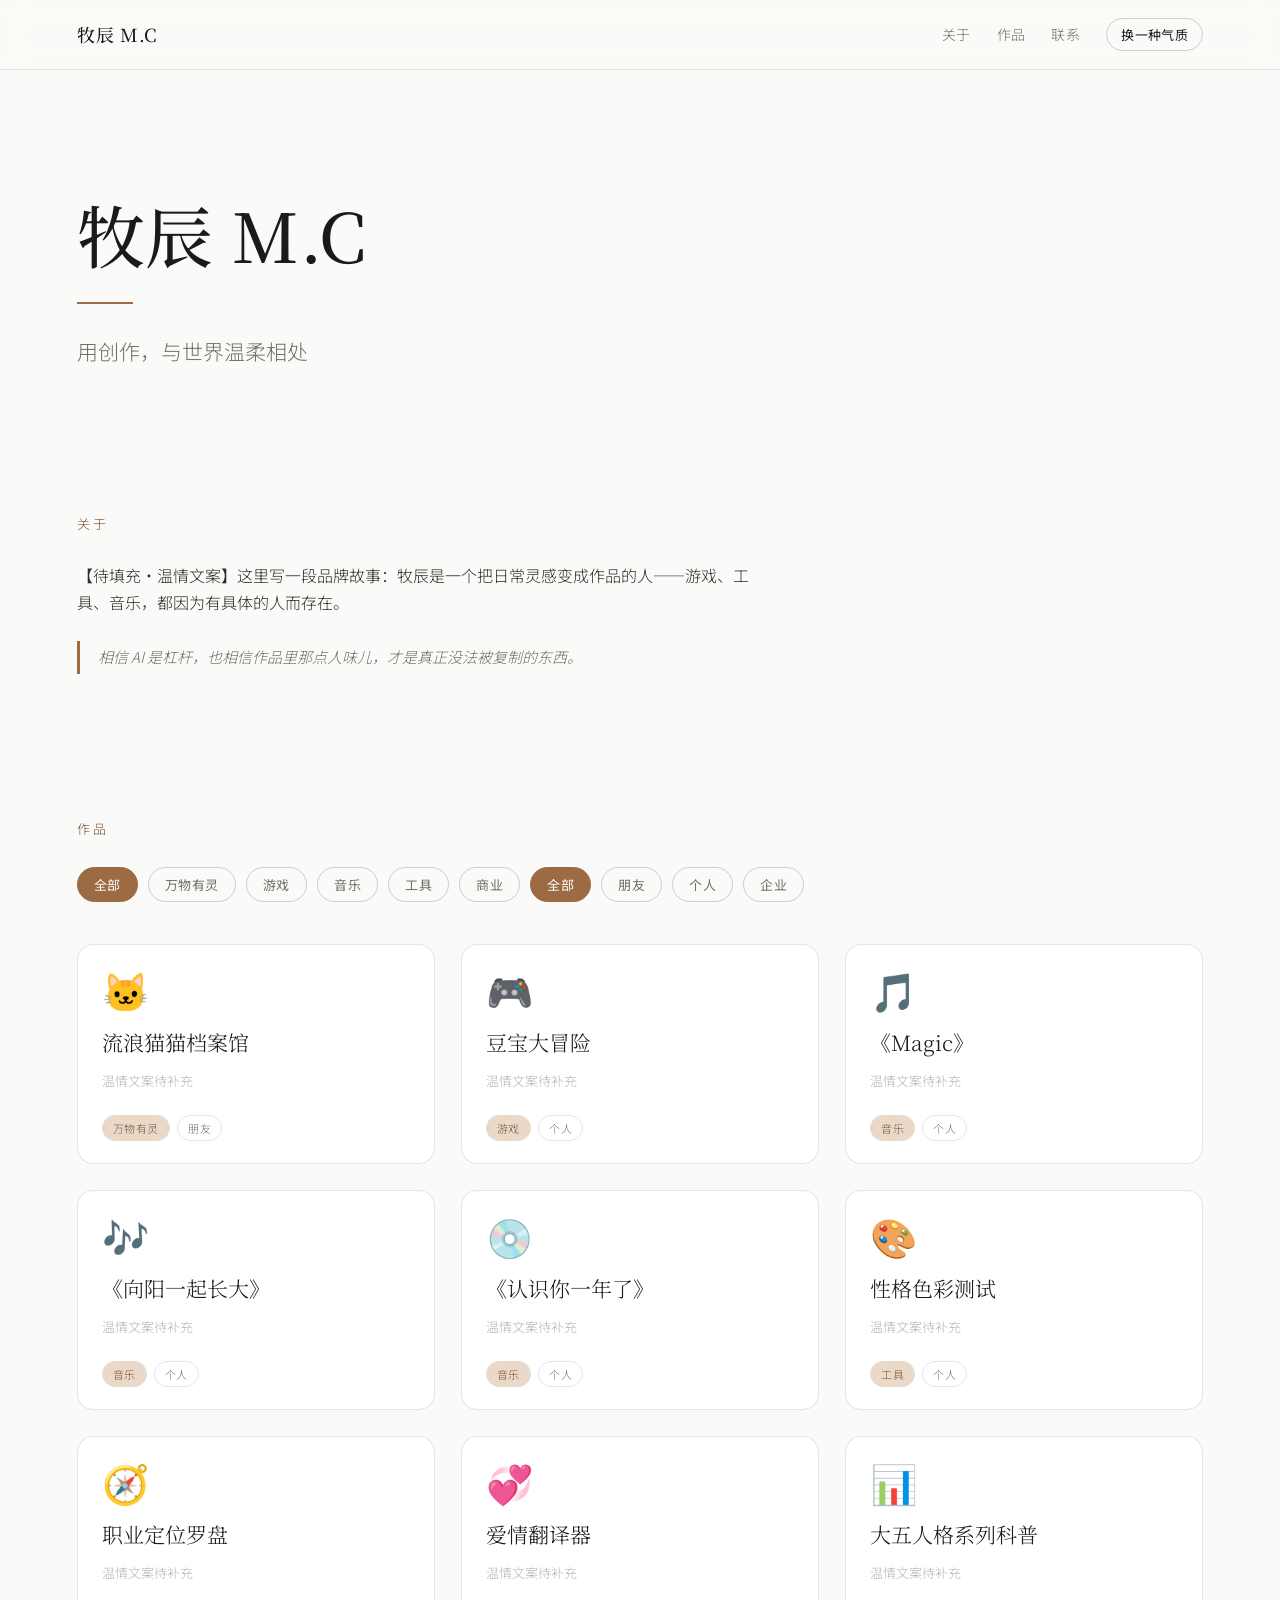
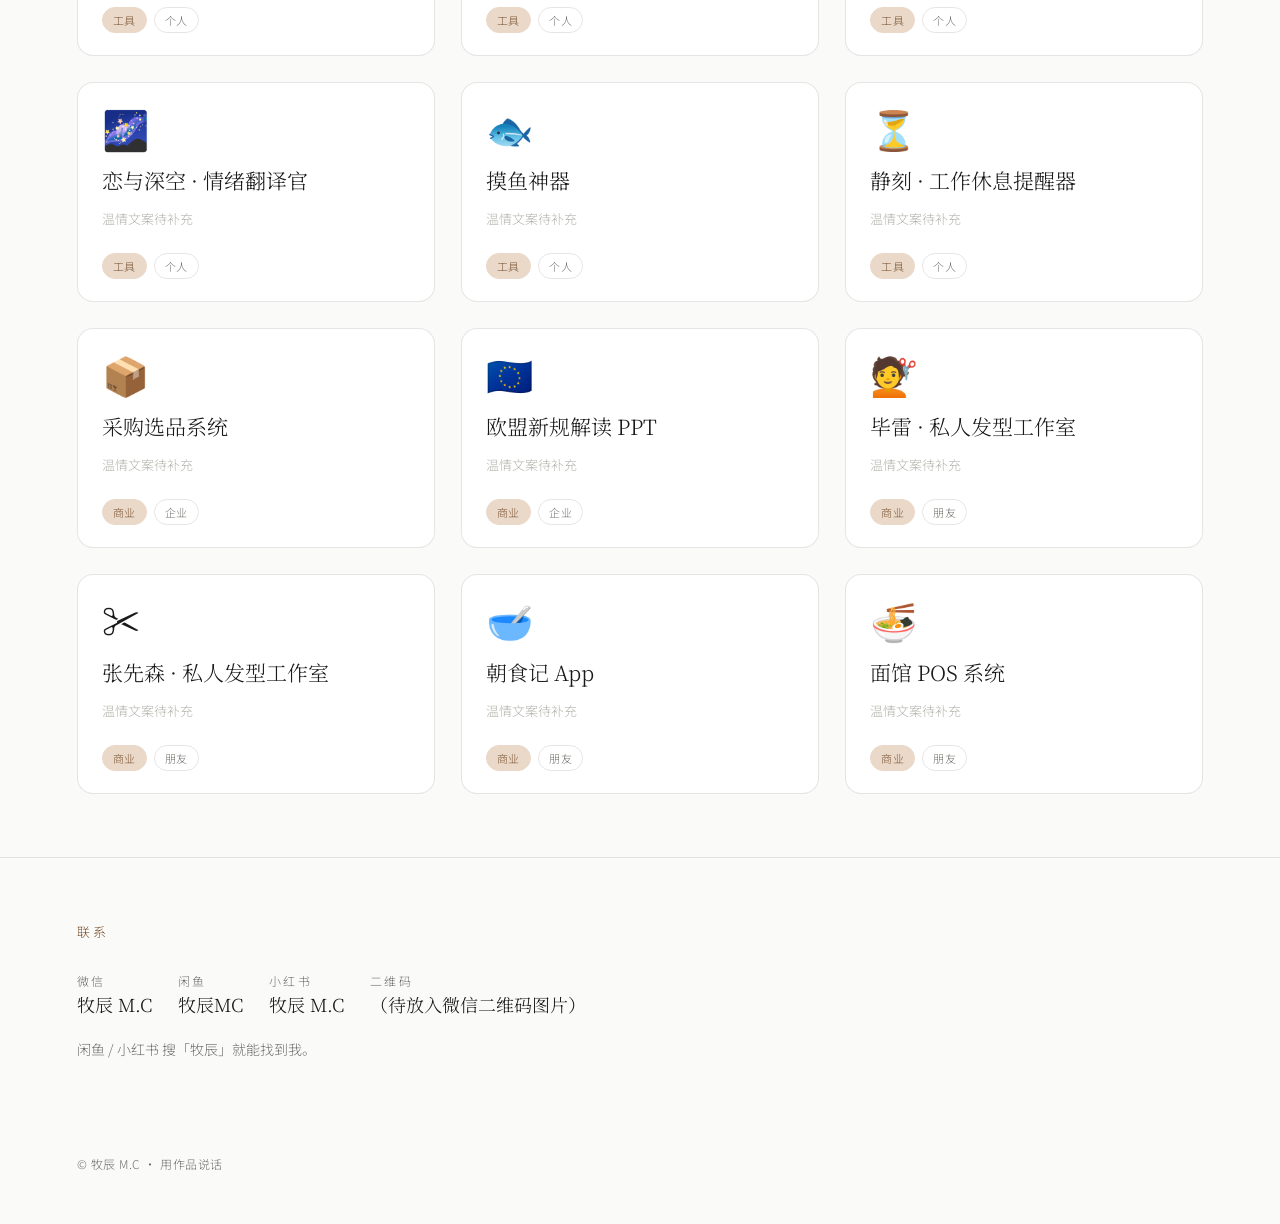
==== index.html @ 967cf1b0 "init: 牧辰 M.C 副业作品集（双站拆分部署）" ====
<!DOCTYPE html>
<html lang="zh-CN">
<head>
  <meta charset="utf-8">
  <meta name="viewport" content="width=device-width, initial-scale=1">
  <title>牧辰 M.C · 作品集</title>
  <link rel="preconnect" href="https://fonts.googleapis.com">
  <link rel="preconnect" href="https://fonts.gstatic.com" crossorigin>
  <link href="https://fonts.googleapis.com/css2?family=Noto+Serif+SC:wght@400;500;600&family=Noto+Sans+SC:wght@300;400;500&family=Playfair+Display:ital@0;1&display=swap" rel="stylesheet">
  <link rel="stylesheet" href="assets/style.css">
</head>
<body>
  <script>window.SITE = 'muchen';</script>
  <script src="works.js"></script>
  <script src="assets/app.js"></script>
</body>
</html>
---- assets/style.css ----
/* ============================================================
 * 作品集双站 · 设计系统
 * 暖白底 + 近黑墨 + 衬线标题；3 套可切换点缀色（陶土/青瓷/黛灰）
 * 高级感来自克制：大留白、强对比、滚动淡入、不堆特效
 * ============================================================ */

:root {
  --paper: #FAFAF8;
  --paper-soft: #F2F0EB;
  --ink: #1A1A1A;
  --muted: #6f6f69;
  --line: rgba(0, 0, 0, 0.10);
  --line-strong: rgba(0, 0, 0, 0.18);
  --serif: "Noto Serif SC", "Playfair Display", Georgia, "Songti SC", serif;
  --sans: "Noto Sans SC", -apple-system, BlinkMacSystemFont, "PingFang SC", "Microsoft YaHei", sans-serif;
}

/* 三套点缀色 */
[data-accent="terracotta"] { --accent:#9C6B43; --accent-soft:#EAD9C9; --accent-ink:#7A5232; }
[data-accent="celadon"]    { --accent:#4F7E72; --accent-soft:#D7E4DF; --accent-ink:#3C6358; }
[data-accent="graphite"]   { --accent:#3A3A3C; --accent-soft:#DEDEDA; --accent-ink:#2A2A2C; }

* { box-sizing: border-box; margin: 0; padding: 0; }

html { scroll-behavior: smooth; }

body {
  background: var(--paper);
  color: var(--ink);
  font-family: var(--sans);
  font-weight: 300;
  line-height: 1.65;
  -webkit-font-smoothing: antialiased;
}

h1, h2, h3, .serif { font-family: var(--serif); font-weight: 500; letter-spacing: .01em; }

/* ---------- 导航 ---------- */
.nav {
  position: sticky; top: 0; z-index: 50;
  display: flex; align-items: center; justify-content: space-between;
  padding: 18px 6vw;
  background: rgba(250, 250, 248, 0.82);
  backdrop-filter: saturate(180%) blur(12px);
  border-bottom: 1px solid var(--line);
}
.nav .brand { font-family: var(--serif); font-size: 18px; font-weight: 500; letter-spacing: .04em; }
.nav .links { display: flex; gap: 26px; align-items: center; }
.nav .links a {
  color: var(--muted); text-decoration: none; font-size: 14px; letter-spacing: .03em;
  transition: color .25s;
}
.nav .links a:hover { color: var(--ink); }
.accent-btn {
  border: 1px solid var(--line-strong); background: transparent; color: var(--ink);
  font-family: var(--sans); font-size: 13px; padding: 6px 14px; border-radius: 999px;
  cursor: pointer; transition: all .25s; letter-spacing: .03em;
}
.accent-btn:hover { border-color: var(--accent); color: var(--accent-ink); }

/* ---------- 首屏 ---------- */
.hero { padding: 14vh 6vw 9vh; max-width: 900px; }
.hero h1 { font-size: clamp(38px, 6vw, 68px); line-height: 1.12; margin-bottom: 22px; }
.hero .tagline { font-size: clamp(16px, 2vw, 21px); color: var(--muted); font-weight: 300; max-width: 620px; }
.hero .rule { width: 56px; height: 2px; background: var(--accent); margin: 30px 0; }

/* ---------- 通用区块 ---------- */
section { padding: 7vh 6vw; }
.section-title { font-size: 13px; letter-spacing: .28em; text-transform: uppercase; color: var(--accent-ink); margin-bottom: 28px; }
#about p { max-width: 680px; font-size: 16px; color: #2c2c28; margin-bottom: 18px; }
#about .ai-note {
  border-left: 3px solid var(--accent); padding: 4px 0 4px 18px; margin-top: 26px;
  color: var(--muted); font-style: italic; font-size: 15px;
}

/* ---------- 筛选 ---------- */
.filters { display: flex; flex-wrap: wrap; gap: 10px; margin-bottom: 42px; }
.chip {
  border: 1px solid var(--line-strong); background: transparent; color: var(--muted);
  font-family: var(--sans); font-size: 13px; padding: 7px 16px; border-radius: 999px;
  cursor: pointer; transition: all .22s; letter-spacing: .04em;
}
.chip:hover { color: var(--ink); border-color: var(--accent); }
.chip.active { background: var(--accent); border-color: var(--accent); color: #fff; }

/* ---------- 作品网格 ---------- */
.grid { display: grid; grid-template-columns: repeat(auto-fill, minmax(280px, 1fr)); gap: 26px; }
.card {
  border: 1px solid var(--line); border-radius: 16px; padding: 26px 24px 22px;
  background: #fff; cursor: pointer; transition: transform .3s, border-color .3s, box-shadow .3s;
  display: flex; flex-direction: column; min-height: 220px;
}
.card:hover { transform: translateY(-5px); border-color: var(--accent); box-shadow: 0 14px 34px -22px rgba(0,0,0,.35); }
.card .cover { font-size: 38px; line-height: 1; margin-bottom: 16px; }
.card .title { font-family: var(--serif); font-size: 21px; margin-bottom: 10px; }
.card .tagline { font-size: 14px; color: var(--accent-ink); font-style: italic; margin-bottom: 14px; flex: 1; }
.card .tagline.todo { color: #b3b3ad; font-style: normal; font-size: 13px; }
.card .meta { display: flex; flex-wrap: wrap; gap: 7px; margin-top: auto; }
.tag {
  font-size: 11px; letter-spacing: .05em; color: var(--muted);
  border: 1px solid var(--line); border-radius: 999px; padding: 3px 10px;
}
.tag.theme { color: var(--accent-ink); border-color: var(--accent-soft); background: var(--accent-soft); }

/* ---------- 详情弹层 ---------- */
.modal-mask {
  position: fixed; inset: 0; z-index: 100; background: rgba(26,26,26,.42);
  display: none; align-items: flex-start; justify-content: center; padding: 6vh 5vw; overflow-y: auto;
}
.modal-mask.open { display: flex; }
.modal {
  background: var(--paper); max-width: 660px; width: 100%; border-radius: 18px;
  padding: 46px 44px 40px; position: relative; animation: pop .3s ease;
}
@keyframes pop { from { opacity: 0; transform: translateY(14px); } to { opacity: 1; transform: none; } }
.modal .close {
  position: absolute; top: 18px; right: 20px; border: none; background: none;
  font-size: 26px; line-height: 1; color: var(--muted); cursor: pointer;
}
.modal .cover { font-size: 46px; margin-bottom: 14px; }
.modal h2 { font-size: 30px; margin-bottom: 12px; }
.modal .meta { display: flex; flex-wrap: wrap; gap: 8px; margin-bottom: 22px; }
.modal .tagline {
  font-family: var(--serif); font-size: 19px; color: var(--accent-ink);
  border-left: 3px solid var(--accent); padding: 4px 0 4px 16px; margin-bottom: 22px; line-height: 1.5;
}
.modal .tagline.todo { color: #b3b3ad; border-left-color: var(--line); font-family: var(--sans); font-size: 14px; }
.modal .story {
  background: var(--paper-soft); border-radius: 12px; padding: 20px 22px; margin-bottom: 22px;
  font-size: 15px; line-height: 1.8; color: #2c2c28; white-space: pre-line;
}
.modal .story.todo { color: #a8a8a2; background: transparent; border: 1px dashed var(--line-strong); font-size: 14px; }
.modal .row { margin-bottom: 16px; }
.modal .row .k { font-size: 12px; letter-spacing: .2em; text-transform: uppercase; color: var(--muted); margin-bottom: 5px; }
.modal .row .v { font-size: 15px; color: #2c2c28; }
.modal .warn { font-size: 13px; color: var(--accent-ink); background: var(--accent-soft); border-radius: 8px; padding: 10px 14px; margin-top: 8px; }
.modal .preview-link { display: inline-block; margin-top: 8px; color: var(--accent-ink); font-size: 14px; text-decoration: none; border-bottom: 1px solid var(--accent); }

/* ---------- 联系 ---------- */
#contact { border-top: 1px solid var(--line); }
#contact .ways { display: flex; flex-wrap: wrap; gap: 26px; margin-top: 10px; }
#contact .way .k { font-size: 12px; letter-spacing: .2em; text-transform: uppercase; color: var(--muted); }
#contact .way .v { font-family: var(--serif); font-size: 18px; }
#contact .qr-note { margin-top: 18px; color: var(--muted); font-size: 14px; }
.footer { padding: 30px 6vw 50px; color: var(--muted); font-size: 12px; letter-spacing: .04em; }

/* ---------- 滚动淡入 ---------- */
.reveal { opacity: 0; transform: translateY(22px); transition: opacity .7s ease, transform .7s ease; }
.reveal.in { opacity: 1; transform: none; }

@media (max-width: 600px) {
  .nav .links { gap: 16px; }
  .modal { padding: 38px 24px 32px; }
}

/* ---------- 完整履历（密码锁定区） ---------- */
.resume-section { border-top: 1px solid var(--line); }
.resume-lead { max-width: 680px; font-size: 16px; color: #2c2c28; margin-bottom: 34px; }
.resume-lock { max-width: 780px; }
.lock-closed {
  border: 1px solid var(--line); border-radius: 18px; padding: 42px 30px;
  text-align: center; background: var(--paper-soft);
}
.lock-badge { color: var(--accent); margin-bottom: 14px; display: inline-block; }
.lock-title { font-family: var(--serif); font-size: 22px; margin-bottom: 6px; }
.lock-sub { color: var(--muted); font-size: 13px; margin-bottom: 24px; }
.lock-hint { color: var(--muted); font-size: 12px; line-height: 1.6; margin: -12px 0 18px; opacity: .85; }
.lock-form { display: flex; gap: 10px; justify-content: center; flex-wrap: wrap; }
.lock-input {
  border: 1px solid var(--line-strong); border-radius: 999px; padding: 10px 18px;
  font-family: var(--sans); font-size: 14px; width: 220px; background: #fff; color: var(--ink);
}
.lock-input:focus { outline: none; border-color: var(--accent); }
.lock-btn {
  border: 1px solid var(--accent); background: var(--accent); color: #fff;
  border-radius: 999px; padding: 10px 26px; font-family: var(--sans); font-size: 14px; cursor: pointer;
  transition: all .25s;
}
.lock-btn:hover { background: var(--accent-ink); border-color: var(--accent-ink); }
.lock-error { color: #b4493f; font-size: 13px; margin-top: 16px; min-height: 18px; }

.resume-content { animation: pop .35s ease; }
.resume-intro { font-size: 16px; color: #2c2c28; margin-bottom: 30px; line-height: 1.8; }
.resume-h3 {
  font-family: var(--serif); font-size: 17px; color: var(--accent-ink);
  margin: 32px 0 16px; padding-bottom: 8px; border-bottom: 1px solid var(--line);
}
.timeline { display: flex; flex-direction: column; gap: 22px; }
.tl-item { display: flex; gap: 20px; }
.tl-period { flex: 0 0 130px; color: var(--muted); font-size: 13px; padding-top: 2px; }
.tl-body { flex: 1; }
.tl-role { font-family: var(--serif); font-size: 17px; }
.tl-company { color: var(--muted); font-size: 14px; margin-bottom: 6px; }
.tl-points { margin: 6px 0 0; padding-left: 18px; color: #2c2c28; font-size: 14px; line-height: 1.7; }
.courses { display: flex; flex-direction: column; gap: 10px; }
.course { display: flex; gap: 14px; align-items: baseline; font-size: 14px; flex-wrap: wrap; }
.course-year { color: var(--accent-ink); font-weight: 500; flex: 0 0 70px; }
.course-name { font-family: var(--serif); font-size: 16px; }
.course-note { color: var(--muted); font-size: 13px; flex: 1; min-width: 200px; }
.edu { display: flex; flex-direction: column; gap: 8px; }
.edu-item { display: flex; gap: 14px; align-items: baseline; }
.edu-school { font-family: var(--serif); font-size: 16px; flex: 0 0 200px; }
.edu-major { color: var(--muted); font-size: 14px; }
.priv-works { display: flex; flex-direction: column; gap: 12px; }
.priv-item { border: 1px solid var(--line); border-radius: 12px; padding: 14px 18px; }
.priv-title { font-family: var(--serif); font-size: 16px; display: block; }
.priv-sum { color: var(--muted); font-size: 13px; }

@media (max-width: 600px) {
  .tl-item { flex-direction: column; gap: 6px; }
  .tl-period { flex-basis: auto; }
}
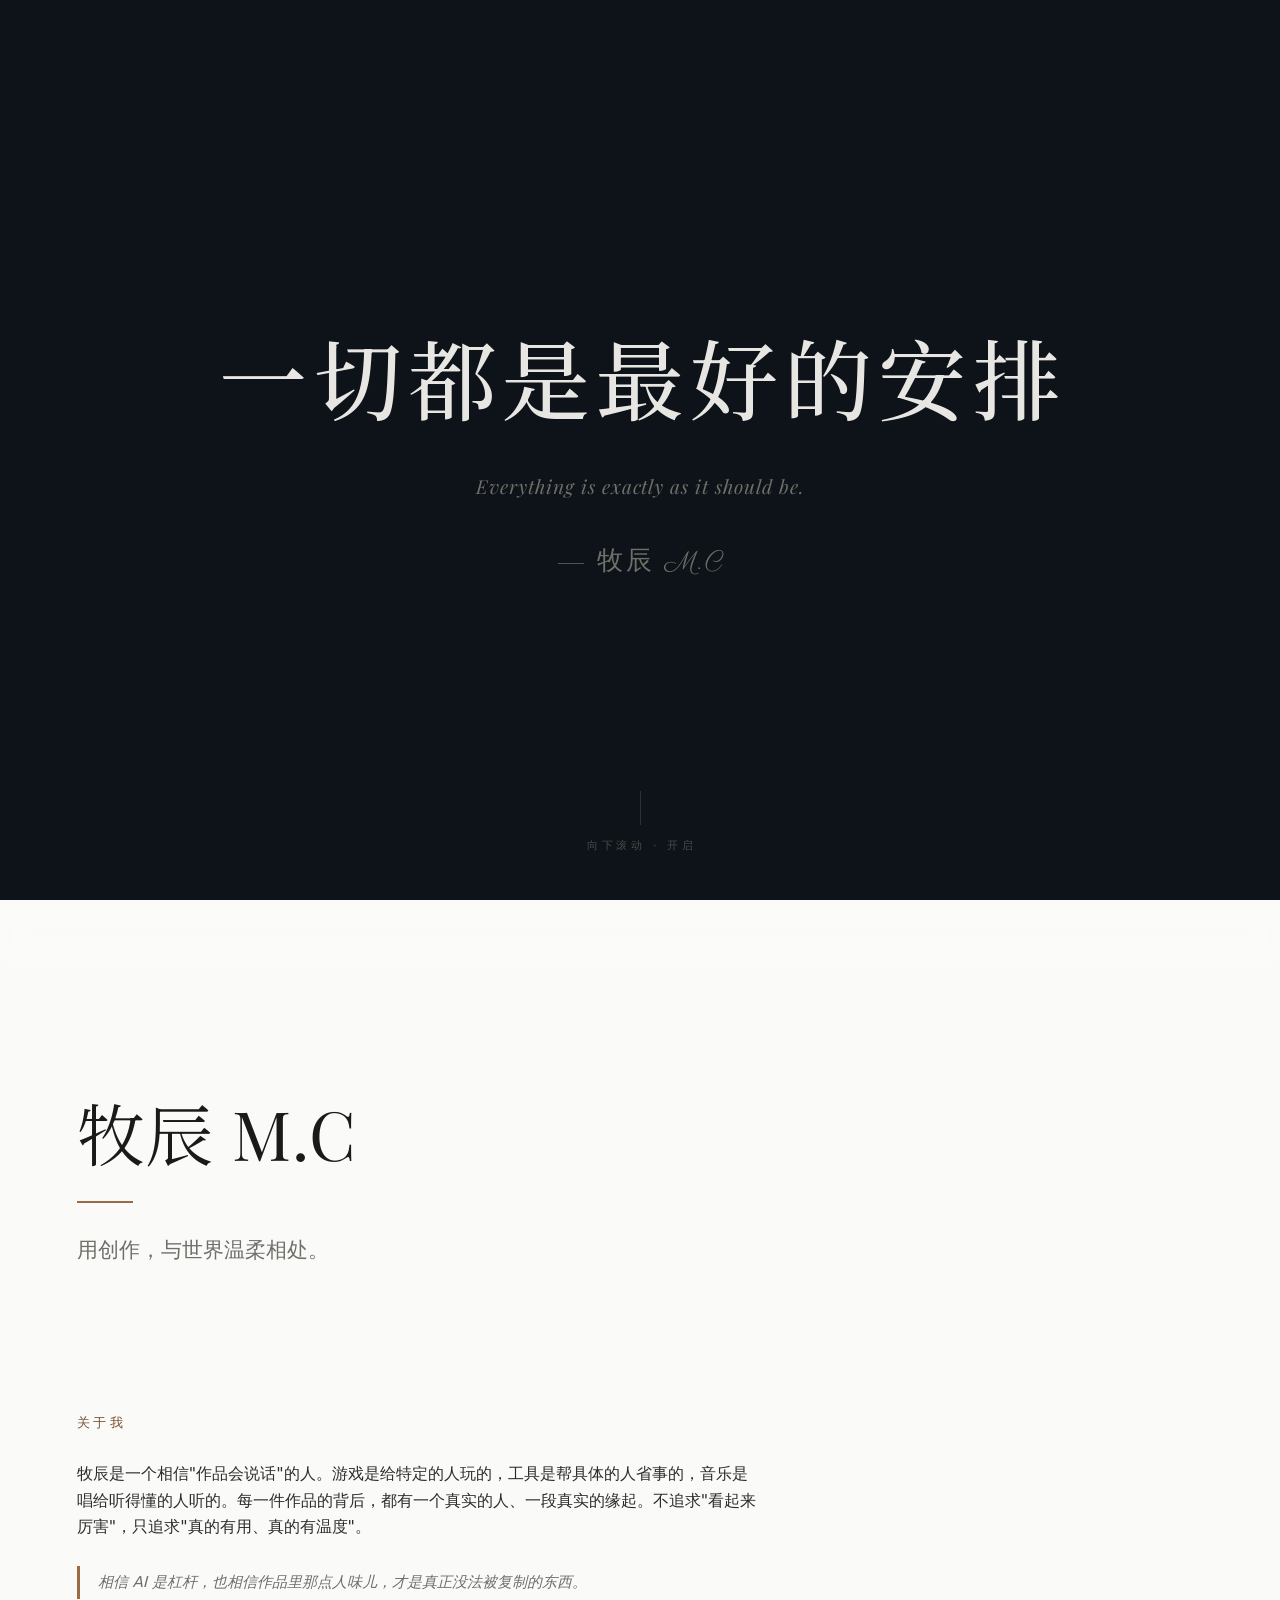
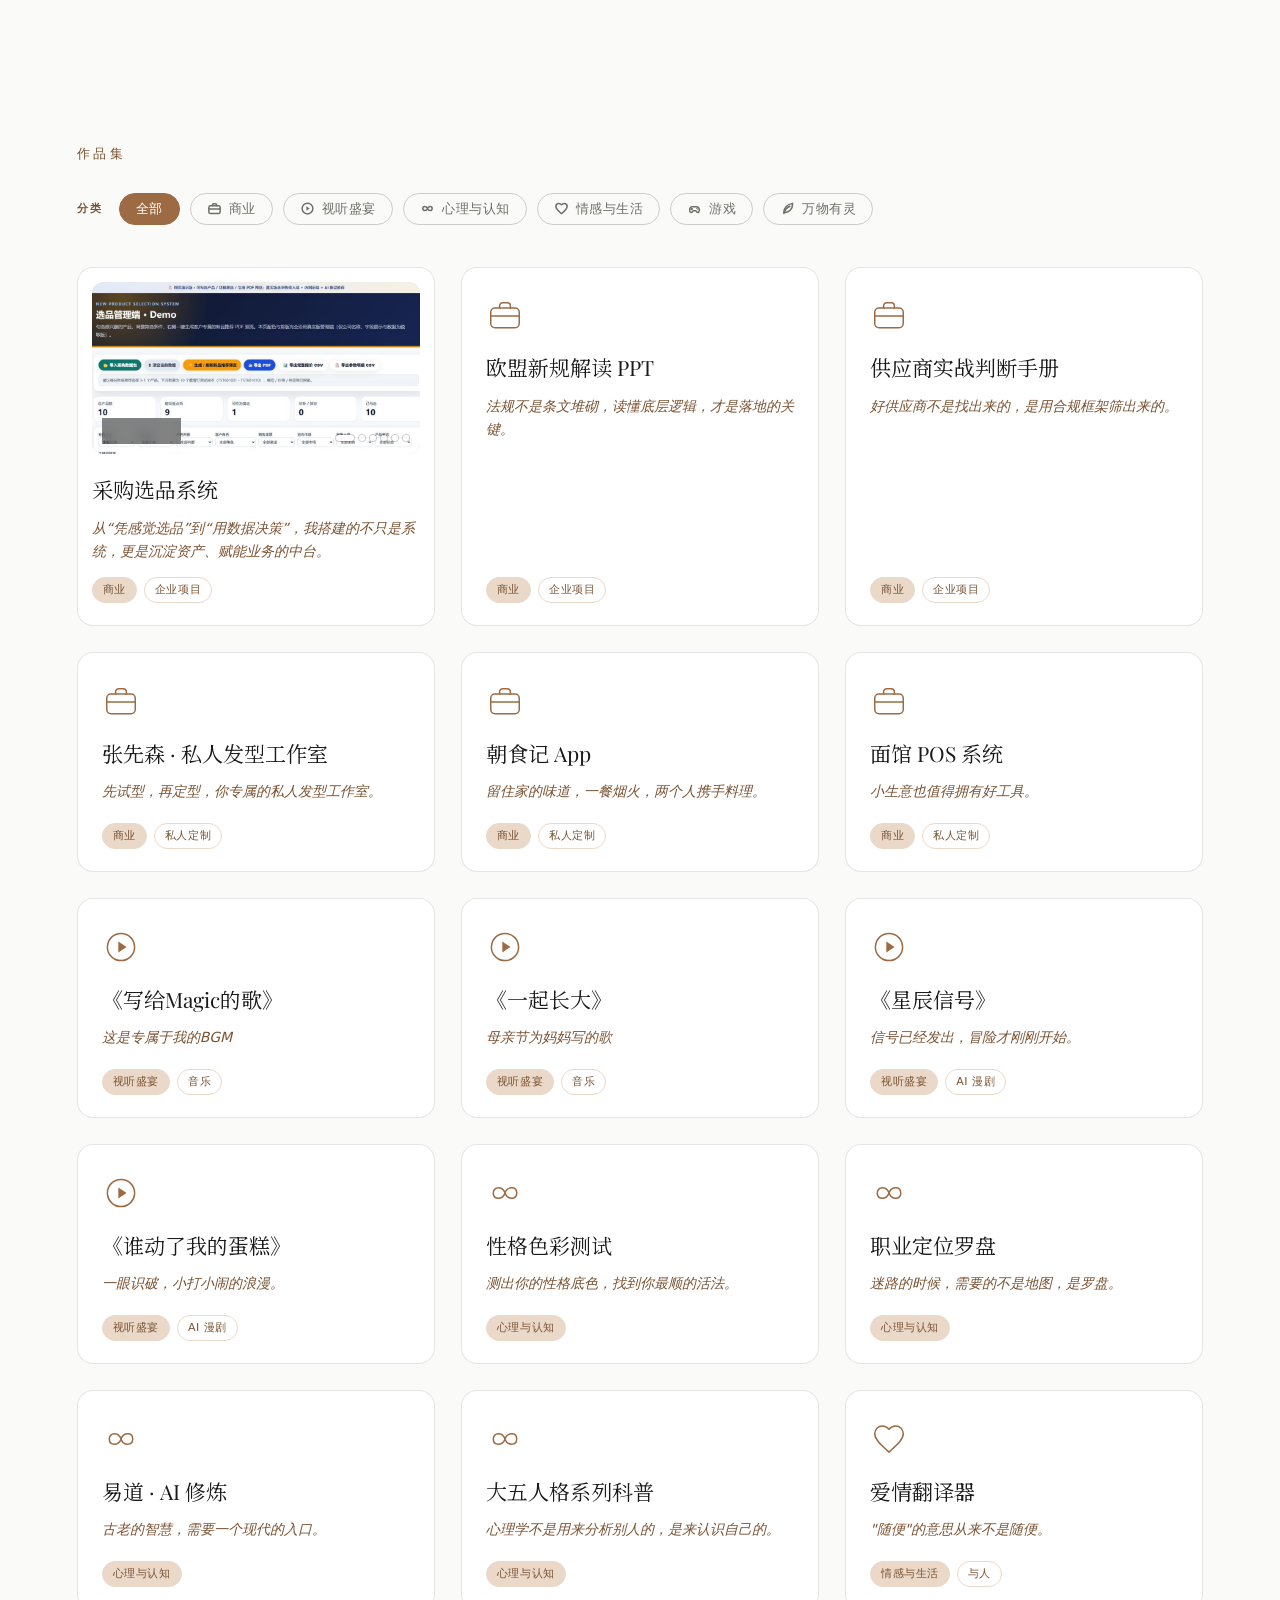
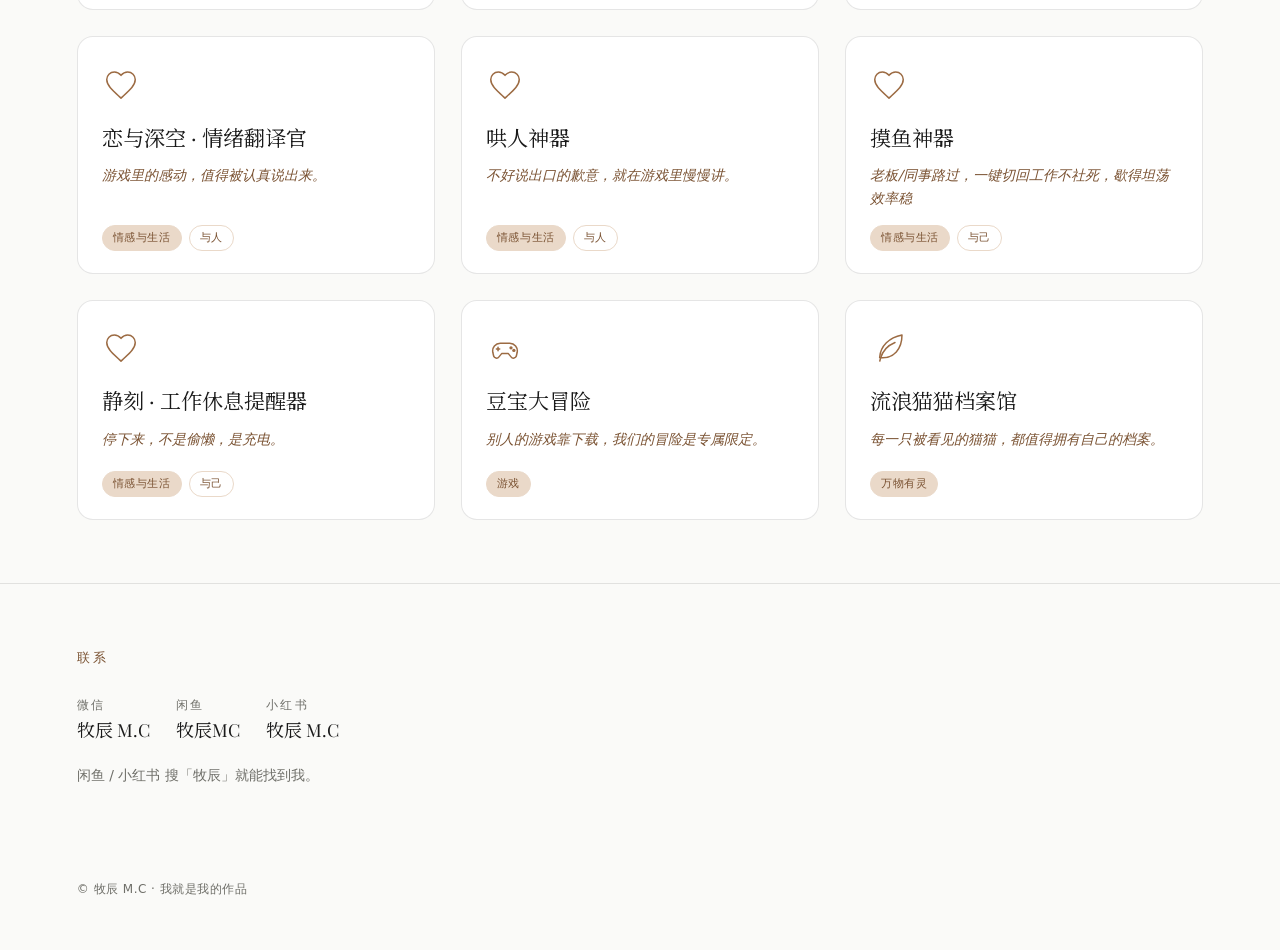
==== commit ab5e28dd: "门厅粒子云v7+Parisienne署名字体+深炭蓝背景 - 粒子云: 松散高斯分布、整体呼吸、慵懒跟随、涟漪形变 - 署名: Parisienne手写体(Google Fonts CDN) - 门厅" ====
--- a/index.html
+++ b/index.html
@@ -4,14 +4,28 @@
   <meta charset="utf-8">
   <meta name="viewport" content="width=device-width, initial-scale=1">
   <title>牧辰 M.C · 作品集</title>
+  <!-- 字体自托管（assets/fonts/），不请求 Google Fonts：国内访问不通，会导致访客看到备用字体。 -->
+  <!-- ⚠️ 署名字体 Parisienne 除外：手写签名体不做子集（全量仅 88KB，按需加载更合理） -->
   <link rel="preconnect" href="https://fonts.googleapis.com">
   <link rel="preconnect" href="https://fonts.gstatic.com" crossorigin>
-  <link href="https://fonts.googleapis.com/css2?family=Noto+Serif+SC:wght@400;500;600&family=Noto+Sans+SC:wght@300;400;500&family=Playfair+Display:ital@0;1&display=swap" rel="stylesheet">
-  <link rel="stylesheet" href="assets/style.css">
+  <link href="https://fonts.googleapis.com/css2?family=Parisienne&display=swap" rel="stylesheet">
+  <link rel="stylesheet" href="assets/style.css?v=20260912-cloud1">
 </head>
 <body>
+  <!-- JS 被禁用/加载失败时：门是 fixed 覆盖层，必须整个撤掉，否则会永远挡住整站。 -->
+  <noscript><style>.gate{display:none!important}.gate-run{display:none!important}</style></noscript>
+  <section class="gate" id="gate" aria-label="门厅">
+    <div class="gate-veil" aria-hidden="true"></div>
+    <canvas class="gate-canvas" id="gateCanvas" aria-hidden="true"></canvas>
+    <div class="gate-motto">
+      <h1 class="gate-zh">一切都是最好的安排</h1>
+      <p class="gate-en">Everything is exactly as it should be.</p>
+      <p class="gate-sign">— 牧辰 M.C</p>
+    </div>
+    <div class="gate-hint" aria-hidden="true"><span>向下滚动 · 开启</span></div>
+  </section>
   <script>window.SITE = 'muchen';</script>
-  <script src="works.js"></script>
-  <script src="assets/app.js"></script>
+  <script src="works.js?v=20260912-cloud1"></script>
+  <script src="assets/app.js?v=20260912-cloud1"></script>
 </body>
 </html>
--- a/assets/style.css
+++ b/assets/style.css
@@ -3,6 +3,85 @@
  * 暖白底 + 近黑墨 + 衬线标题；3 套可切换点缀色（陶土/青瓷/黛灰）
  * 高级感来自克制：大留白、强对比、滚动淡入、不堆特效
  * ============================================================ */
+
+/* ============================================================
+ * 自托管西文字体：Playfair Display（可变字重 400–900，共 121KB）
+ * ------------------------------------------------------------
+ * 为什么必须自托管：字体原先走 Google Fonts CDN，而
+ * fonts.googleapis.com / fonts.gstatic.com 在国内基本不可达。
+ * 结果就是——访客的浏览器压根拿不到这两个字体，最后渲染出来的是
+ * 「访客自己电脑里的备用字体」，设计里最出气质的那一笔整个丢失。
+ * 现在这 4 个文件随站点一起发布：离线可用、内网可用、任何网络都生效。
+ *
+ * 只收 latin / latin-ext（西文 + 常用标点），中文刻意不进 web font：
+ * 中文全量字体动辄数 MB、还会闪一下，交给下面 --serif / --sans 里的
+ * 系统字体栈最稳 —— 秒出、清晰、不闪、不下载。 */
+@font-face {
+  font-family: 'Playfair Display';
+  font-style: normal;
+  font-weight: 400 900;
+  font-display: swap;
+  src: url('fonts/playfair-display-latin.woff2') format('woff2');
+  unicode-range: U+0000-00FF, U+0131, U+0152-0153, U+02BB-02BC, U+02C6, U+02DA, U+02DC, U+0304, U+0308, U+0329, U+2000-206F, U+20AC, U+2122, U+2191, U+2193, U+2212, U+2215, U+FEFF, U+FFFD;
+}
+@font-face {
+  font-family: 'Playfair Display';
+  font-style: normal;
+  font-weight: 400 900;
+  font-display: swap;
+  src: url('fonts/playfair-display-latin-ext.woff2') format('woff2');
+  unicode-range: U+0100-02BA, U+02BD-02C5, U+02C7-02CC, U+02CE-02D7, U+02DD-02FF, U+0304, U+0308, U+0329, U+1D00-1DBF, U+1E00-1E9F, U+1EF2-1EFF, U+2020, U+20A0-20AB, U+20AD-20C0, U+2113, U+2C60-2C7F, U+A720-A7FF;
+}
+@font-face {
+  font-family: 'Playfair Display';
+  font-style: italic;
+  font-weight: 400 900;
+  font-display: swap;
+  src: url('fonts/playfair-display-italic-latin.woff2') format('woff2');
+  unicode-range: U+0000-00FF, U+0131, U+0152-0153, U+02BB-02BC, U+02C6, U+02DA, U+02DC, U+0304, U+0308, U+0329, U+2000-206F, U+20AC, U+2122, U+2191, U+2193, U+2212, U+2215, U+FEFF, U+FFFD;
+}
+@font-face {
+  font-family: 'Playfair Display';
+  font-style: italic;
+  font-weight: 400 900;
+  font-display: swap;
+  src: url('fonts/playfair-display-italic-latin-ext.woff2') format('woff2');
+  unicode-range: U+0100-02BA, U+02BD-02C5, U+02C7-02CC, U+02CE-02D7, U+02DD-02FF, U+0304, U+0308, U+0329, U+1D00-1DBF, U+1E00-1E9F, U+1EF2-1EFF, U+2020, U+20A0-20AB, U+20AD-20C0, U+2113, U+2C60-2C7F, U+A720-A7FF;
+}
+
+/* ============================================================
+ * 自托管中文字体：思源宋体 / Noto Serif SC（标题专用子集，约 427KB）
+ * ------------------------------------------------------------
+ * 为什么不直接用系统宋体：标题是访客看到的第一样东西，而系统宋体
+ * 在各个电脑上长得都不一样 —— Mac 是华文宋体、Windows 是宋体 SimSun，
+ * 还有电脑会装到奇奇怪怪的变体。设计交给访客的电脑，就等于没设计。
+ *
+ * ⚠️ 血泪教训 1（2026-09-11）：一开始这里写的是 "Source Han Serif SC"。
+ *    结果某台机器只装了「Source Han Serif SC Heavy」，浏览器家族名模糊
+ *    匹配把这行标题配成了**全站最粗的字重**，标题硬生生比正文重一大截。
+ *    —— 字体栈里放一个「家族名可能被匹配到任意字重」的字体，是危险的。
+ *    现在改成自托管 + 精确字重，这类意外不会再发生。
+ *
+ * ⚠️ 血泪教训 2（2026-09-11）：第一版子集只扫了「作品标题」，漏了
+ *    SITES 里的首屏文案和 app.js 的界面文案 —— 「做」「创」「界」「温」
+ *    「柔」「相」「处」这些高频字不在字库里，会被静默替换成系统宋体，
+ *    和旁边的字悄悄不是同一副面孔。现在子集覆盖全量来源（含加密简历），
+ *    并在 build_deploy.js 加了构建期覆盖自检兜底（缺字直接报错）。
+ *
+ * 收录 1315 字（标题/标语/分类/界面文案/简历 + 常用字兜底）。
+ * 子集没收录的生僻字仍会自动落到系统宋体，不会出现豆腐块。
+ * unicode-range 限定为中文（含中文标点），西文继续交给上面的 Playfair Display。 */
+@font-face {
+  font-family: 'Noto Serif SC Title';
+  font-style: normal;
+  font-weight: 200 900;
+  font-display: swap;
+  src: url('fonts/noto-serif-sc-title.woff2') format('woff2');
+  /* 覆盖：中日韩统一表意文字 + 扩展A/B + 中文标点 + 全角形式
+   *      + 中文常用弯引号/破折号/间隔号（U+00B7、U+2010-2027）。
+   * 有意排除 ASCII：西文归 Playfair Display，避免与该字体冲突。 */
+  unicode-range: U+00B7, U+2010-2027, U+2E80-9FFF, U+3000-303F, U+3400-4DBF, U+FF00-FFEF, U+20000-2FA1F;
+}
 
 :root {
   --paper: #FAFAF8;
@@ -11,8 +90,14 @@
   --muted: #6f6f69;
   --line: rgba(0, 0, 0, 0.10);
   --line-strong: rgba(0, 0, 0, 0.18);
-  --serif: "Noto Serif SC", "Playfair Display", Georgia, "Songti SC", serif;
-  --sans: "Noto Sans SC", -apple-system, BlinkMacSystemFont, "PingFang SC", "Microsoft YaHei", sans-serif;
+  /* 字体栈：拉丁 → 自托管 Playfair Display（标题里最出气质的那一笔）；
+   * 中文  → 自托管思源宋体子集（标题专用，约 427KB，人人看到同一款）；
+   * 再往后是系统宋体，只作为「子集没收录的字」的兜底。
+   * ⚠️ 不要在这里放 "Source Han Serif SC" / "Noto Serif CJK SC" 这类
+   *    「一个家族名对应多档字重」的字体 —— 在只装了 Heavy 的机器上，
+   *    浏览器会把标题渲染成全站最粗的字重（2026-09-11 踩过）。 */
+  --serif: "Playfair Display", "Noto Serif SC Title", "Songti SC", "STSong", "SimSun", Georgia, serif;
+  --sans: -apple-system, BlinkMacSystemFont, "PingFang SC", "Hiragino Sans GB", "Microsoft YaHei", "Source Han Sans SC", "Noto Sans CJK SC", system-ui, sans-serif;
 }
 
 /* 三套点缀色 */
@@ -33,7 +118,14 @@
   -webkit-font-smoothing: antialiased;
 }
 
-h1, h2, h3, .serif { font-family: var(--serif); font-weight: 500; letter-spacing: .01em; }
+h1, h2, h3, .serif { font-family: var(--serif); font-weight: 400; letter-spacing: .01em; }
+
+/* 衬线族里没有走 h1/h2/h3 的那些，字重统一钉在 400。
+ * （body 是 300 —— 如果这里不钉住，宋体子集会跟着变成 Light，细得发虚。
+ *   2026-09-11：之前这行汉字被系统匹配到「思源宋体 Heavy」，
+ *   所以那时不钉也看不出问题；换成自托管精确字重后就暴露了。） */
+.card .title, .modal .tagline, .media-ph .ph-title, #contact .way .v,
+.lock-title, .resume-h3, .tl-role, .course-name, .edu-school, .priv-title { font-weight: 400; }
 
 /* ---------- 导航 ---------- */
 .nav {
@@ -57,10 +149,15 @@
   cursor: pointer; transition: all .25s; letter-spacing: .03em;
 }
 .accent-btn:hover { border-color: var(--accent); color: var(--accent-ink); }
+/* 按钮文案两套：电脑端用长的，手机窄屏换成短的（见下方 @media）。
+ * 手机上这一条是导航挤爆的直接原因之一 —— 详见移动端注释。 */
+.accent-btn .lbl-short { display: none; }
 
 /* ---------- 首屏 ---------- */
 .hero { padding: 14vh 6vw 9vh; max-width: 900px; }
-.hero h1 { font-size: clamp(38px, 6vw, 68px); line-height: 1.12; margin-bottom: 22px; }
+.hero .eyebrow { font-size: 13px; letter-spacing: .34em; text-transform: uppercase; color: var(--accent-ink); font-weight: 500; margin-bottom: 22px; }
+.hero h1 { font-size: clamp(38px, 6vw, 68px); line-height: 1.12; margin-bottom: 22px; font-weight: 350; }
+.hero .eyebrow + h1 { font-size: clamp(34px, 4.6vw, 56px); line-height: 1.3; letter-spacing: .02em; }
 .hero .tagline { font-size: clamp(16px, 2vw, 21px); color: var(--muted); font-weight: 300; max-width: 620px; }
 .hero .rule { width: 56px; height: 2px; background: var(--accent); margin: 30px 0; }
 
@@ -74,14 +171,28 @@
 }
 
 /* ---------- 筛选 ---------- */
-.filters { display: flex; flex-wrap: wrap; gap: 10px; margin-bottom: 42px; }
+.filters { display: flex; flex-direction: column; gap: 12px; margin-bottom: 42px; }
+.filter-row { display: flex; flex-wrap: wrap; align-items: center; gap: 10px; }
+.filter-label {
+  font-size: 11px; letter-spacing: .18em; text-transform: uppercase; color: var(--accent-ink);
+  font-weight: 600; flex: 0 0 32px;
+}
 .chip {
+  display: inline-flex; align-items: center; gap: 7px;
   border: 1px solid var(--line-strong); background: transparent; color: var(--muted);
-  font-family: var(--sans); font-size: 13px; padding: 7px 16px; border-radius: 999px;
+  font-family: var(--sans); font-size: 13px; padding: 6px 16px; border-radius: 999px;
   cursor: pointer; transition: all .22s; letter-spacing: .04em;
 }
 .chip:hover { color: var(--ink); border-color: var(--accent); }
+.chip:hover svg { color: var(--accent); }
 .chip.active { background: var(--accent); border-color: var(--accent); color: #fff; }
+
+/* 二级（细分）行：只在需要细分的大类下才出现。
+ * 视觉上从属一级 —— 字号更小、描边更淡；选中时不填色，只描成强调色。
+ * 两条规则必须在 .chip.active 之后，否则会被一级的实心样式盖掉。 */
+.filter-row-sub .filter-label { color: var(--muted); font-weight: 500; }
+.chip-sub { font-size: 12.5px; padding: 4px 13px; border-color: var(--line); letter-spacing: .03em; }
+.chip-sub.active { background: transparent; border-color: var(--accent); color: var(--accent-ink); }
 
 /* ---------- 作品网格 ---------- */
 .grid { display: grid; grid-template-columns: repeat(auto-fill, minmax(280px, 1fr)); gap: 26px; }
@@ -91,7 +202,26 @@
   display: flex; flex-direction: column; min-height: 220px;
 }
 .card:hover { transform: translateY(-5px); border-color: var(--accent); box-shadow: 0 14px 34px -22px rgba(0,0,0,.35); }
-.card .cover { font-size: 38px; line-height: 1; margin-bottom: 16px; }
+.card .cover { font-size: 38px; line-height: 1; margin-bottom: 16px; color: var(--accent); }
+
+/* ---------- 分类图标（内联单色线性 SVG） ----------
+ * 为什么不用 emoji：emoji 由系统字体渲染 —— 同一个字符在 Windows / Mac / 安卓上是
+ * 三套不同的图形，还会一次带进二十多种色相，把一个"暖白纸 + 近黑墨 + 一个强调色"的
+ * 克制系统冲散。内联 SVG 在任何设备都长得一模一样，颜色走 currentColor 自动跟随
+ * 三套主题色，放多大都不会糊，离线也能显示。
+ * 描边用 non-scaling-stroke：无论图标显示成 16px 还是 46px，线宽都是同一个值，
+ * 不会"小图标线条发灰、大图标线条变粗"。class="f" 的块是实心填充。 */
+.cover svg, .chip svg {
+  width: 1em; height: 1em; display: inline-block; vertical-align: middle;
+  stroke: currentColor; stroke-width: 1.5; stroke-linecap: round; stroke-linejoin: round;
+  fill: none; flex: 0 0 auto;
+}
+.cover svg path, .cover svg rect, .cover svg circle, .cover svg line, .cover svg polyline,
+.chip svg path, .chip svg rect, .chip svg circle, .chip svg line, .chip svg polyline {
+  vector-effect: non-scaling-stroke;
+}
+.cover svg .f, .chip svg .f { fill: currentColor; stroke: none; }
+.chip svg { width: 15px; height: 15px; }
 .card .title { font-family: var(--serif); font-size: 21px; margin-bottom: 10px; }
 .card .tagline { font-size: 14px; color: var(--accent-ink); font-style: italic; margin-bottom: 14px; flex: 1; }
 .card .tagline.todo { color: #b3b3ad; font-style: normal; font-size: 13px; }
@@ -101,6 +231,47 @@
   border: 1px solid var(--line); border-radius: 999px; padding: 3px 10px;
 }
 .tag.theme { color: var(--accent-ink); border-color: var(--accent-soft); background: var(--accent-soft); }
+/* 二级标签：与一级同色系，但只描边不填色 —— 一眼看出层级 */
+.tag.sub { color: var(--accent-ink); border-color: var(--accent-soft); background: transparent; }
+
+/* ---------- 卡片截图轮播（带 gallery 的作品） ---------- */
+.card.has-gal { padding: 14px 14px 22px; }
+.card-gal {
+  position: relative; width: 100%; aspect-ratio: 1.9; border-radius: 12px;
+  overflow: hidden; background: var(--paper-soft); margin-bottom: 18px;
+  box-shadow: inset 0 0 0 1px var(--line);
+}
+.card-gal .gal-shots, .card-gal .gal-caps { position: absolute; inset: 0; }
+.card-gal .shot {
+  position: absolute; inset: 0; width: 100%; height: 100%; object-fit: cover;
+  opacity: 0; transition: opacity .55s ease; display: block;
+}
+.card-gal .shot.on { opacity: 1; }
+.card-gal .gal-caps { pointer-events: none; }
+.card-gal .cap {
+  position: absolute; left: 10px; bottom: 10px; white-space: nowrap;
+  font-size: 11px; letter-spacing: .04em; color: #fff;
+  background: rgba(20,20,20,.52); backdrop-filter: blur(6px);
+  padding: 4px 11px; border-radius: 999px; opacity: 0; transition: opacity .55s ease;
+}
+.card-gal .cap.on { opacity: 1; }
+.card-gal .gal-dots {
+  position: absolute; right: 11px; bottom: 13px; display: flex; gap: 5px; z-index: 2;
+}
+.card-gal .dot {
+  width: 6px; height: 6px; padding: 0; border: none; border-radius: 999px;
+  background: rgba(255,255,255,.55); box-shadow: 0 0 0 1px rgba(0,0,0,.18);
+  cursor: pointer; transition: all .3s;
+}
+.card-gal .dot.on { background: #fff; width: 18px; }
+.card-gal .gal-badge {
+  position: absolute; right: 10px; top: 10px; z-index: 2;
+  font-size: 11px; letter-spacing: .04em; color: #fff;
+  background: rgba(20,20,20,.5); backdrop-filter: blur(6px);
+  padding: 4px 10px; border-radius: 999px;
+  opacity: 0; transition: opacity .3s;
+}
+.card.has-gal:hover .gal-badge { opacity: 1; }
 
 /* ---------- 详情弹层 ---------- */
 .modal-mask {
@@ -117,7 +288,7 @@
   position: absolute; top: 18px; right: 20px; border: none; background: none;
   font-size: 26px; line-height: 1; color: var(--muted); cursor: pointer;
 }
-.modal .cover { font-size: 46px; margin-bottom: 14px; }
+.modal .cover { font-size: 46px; margin-bottom: 14px; color: var(--accent); }
 .modal h2 { font-size: 30px; margin-bottom: 12px; }
 .modal .meta { display: flex; flex-wrap: wrap; gap: 8px; margin-bottom: 22px; }
 .modal .tagline {
@@ -135,6 +306,48 @@
 .modal .row .v { font-size: 15px; color: #2c2c28; }
 .modal .warn { font-size: 13px; color: var(--accent-ink); background: var(--accent-soft); border-radius: 8px; padding: 10px 14px; margin-top: 8px; }
 .modal .preview-link { display: inline-block; margin-top: 8px; color: var(--accent-ink); font-size: 14px; text-decoration: none; border-bottom: 1px solid var(--accent); }
+/* 可交互演示类作品用宽版弹层：管理端/工具类按宽屏设计，窄容器里会显得局促 */
+.modal.wide { max-width: 1040px; }
+.modal.wide .tagline, .modal.wide .story { max-width: 780px; }
+
+/* ---------- 作品媒体（视频/音频/图片/PDF） ---------- */
+.media { margin: 4px 0 26px; }
+.media-note {
+  font-size: 12px; color: var(--muted); margin-bottom: 12px; letter-spacing: .02em;
+  display: flex; align-items: center; justify-content: space-between; gap: 12px; flex-wrap: wrap;
+}
+.fs-btn {
+  border: 1px solid var(--line-strong); background: transparent; color: var(--ink);
+  font-family: var(--sans); font-size: 12px; letter-spacing: .04em;
+  padding: 5px 13px; border-radius: 999px; cursor: pointer; transition: all .22s; white-space: nowrap;
+}
+.fs-btn:hover { border-color: var(--accent); color: var(--accent-ink); }
+/* 竖版视频（9:16，如手机短片）：限高居中，避免在弹层里被拉成一条超长柱子 */
+.media-video video { width: auto; max-width: 100%; max-height: 72vh; display: block; margin: 0 auto; border-radius: 12px; outline: none; }
+.media-audio audio { width: 100%; border-radius: 12px; outline: none; }
+.media-images { display: flex; flex-direction: column; gap: 12px; }
+.media-images .shot { width: 100%; border-radius: 12px; border: 1px solid var(--line); display: block; background: #fff; }
+.media-iframe iframe { width: 100%; height: 440px; border: 1px solid var(--line); border-radius: 12px; }
+/* 全屏体验：iframe 撑满视口，彻底脱离弹层宽度限制 */
+.media-iframe.fullscreen {
+  position: fixed; inset: 0; z-index: 200; margin: 0; padding: 16px 18px 18px;
+  background: var(--paper); display: flex; flex-direction: column;
+}
+.media-iframe.fullscreen .media-note { flex: 0 0 auto; margin-bottom: 10px; font-size: 13px; }
+.media-iframe.fullscreen iframe { flex: 1 1 auto; height: auto !important; border-radius: 10px; }
+.media-ph { border: 1px dashed var(--line-strong); border-radius: 12px; padding: 30px 24px; text-align: center; background: var(--paper-soft); }
+.media-ph .ph-title { font-family: var(--serif); font-size: 18px; color: var(--accent-ink); margin-bottom: 10px; }
+.media-ph .ph-note { color: var(--muted); font-size: 14px; line-height: 1.7; max-width: 420px; margin: 0 auto; }
+.pdf-pages { max-height: 62vh; overflow-y: auto; border: 1px solid var(--line); border-radius: 12px; padding: 14px; background: #fff; }
+.pdf-page { position: relative; margin-bottom: 14px; }
+.pdf-page canvas, .pdf-page img { width: 100%; height: auto; border-radius: 6px; display: block; box-shadow: 0 2px 10px -6px rgba(0,0,0,.25); }
+.pdf-page img { background: #fff; }
+.pdf-page.blurred canvas, .pdf-page.blurred img { filter: blur(11px); }
+.pdf-cover { position: absolute; inset: 0; display: flex; align-items: center; justify-content: center; background: rgba(250,250,248,.28); color: var(--muted); font-size: 13px; letter-spacing: .25em; border-radius: 6px; }
+.pdf-loading, .pdf-fallback { color: var(--muted); font-size: 13px; padding: 12px 4px; }
+/* 附加的深度报告样章：与主演示在弹层里上下排列 */
+.media-report { margin-top: 20px; }
+.media-report .media-note { font-weight: 500; color: var(--ink); }
 
 /* ---------- 联系 ---------- */
 #contact { border-top: 1px solid var(--line); }
@@ -142,15 +355,43 @@
 #contact .way .k { font-size: 12px; letter-spacing: .2em; text-transform: uppercase; color: var(--muted); }
 #contact .way .v { font-family: var(--serif); font-size: 18px; }
 #contact .qr-note { margin-top: 18px; color: var(--muted); font-size: 14px; }
+#contact .way-qr { display: flex; flex-direction: column; gap: 11px; align-items: flex-start; }
+#contact .qr-img { width: 168px; height: 168px; border-radius: 12px; border: 1px solid var(--line); background: #fff; object-fit: contain; }
 .footer { padding: 30px 6vw 50px; color: var(--muted); font-size: 12px; letter-spacing: .04em; }
 
 /* ---------- 滚动淡入 ---------- */
 .reveal { opacity: 0; transform: translateY(22px); transition: opacity .7s ease, transform .7s ease; }
 .reveal.in { opacity: 1; transform: none; }
 
+/* ---------- 移动端（≤600px） ----------
+ * 手机上导航是「最先被看见、也最容易挤爆」的一条。
+ * 实测（2026-09-11，iPhone 390px）：品牌名 + 4 个链接 + 「换一种气质」按钮的自然
+ * 宽度约 352px，可用宽度只有 343px。而中文可以在任意两字之间断行，浏览器为了塞下
+ * 它，就把每个链接压成了竖着的两行 ——「关于/我」「作品/集」「履/历」「联/系」，
+ * 导航栏看上去像坏了。这是手机端唯一的真问题，其余部分（网格、正文字号、卡片）
+ * 都能自动适配。
+ * 修法：链接和按钮钉住 nowrap（不许断行）+ 收紧间距与字号；按钮文案在窄屏换短版。
+ * ⚠️ 这一段只在 ≤600px 生效，电脑端一个像素都不会动。 */
 @media (max-width: 600px) {
-  .nav .links { gap: 16px; }
+  .nav { padding: 14px 5vw; }
+  .nav .brand { font-size: 16px; }
+  .nav .links { gap: 10px; }
+  .nav .links a { font-size: 13px; white-space: nowrap; }
+  .accent-btn { font-size: 12px; padding: 5px 10px; white-space: nowrap; }
+  .accent-btn .lbl-full { display: none; }
+  .accent-btn .lbl-short { display: inline; }
   .modal { padding: 38px 24px 32px; }
+}
+
+/* 更窄的老机型（≤380px，如 iPhone SE 一代 320px）：再让一步，留出安全余量。
+ * 上面那档在 320px 只剩 8px 余量 —— 下次加一个导航项就会再崩。这里再收紧一点，
+ * 把余量拉到 30px 左右，给未来留空间。390px 及以上完全不受影响。 */
+@media (max-width: 380px) {
+  .nav { padding: 13px 4vw; }
+  .nav .brand { font-size: 15px; }
+  .nav .links { gap: 8px; }
+  .nav .links a { font-size: 12.5px; }
+  .accent-btn { font-size: 11.5px; padding: 5px 9px; }
 }
 
 /* ---------- 完整履历（密码锁定区） ---------- */
@@ -201,12 +442,187 @@
 .edu-item { display: flex; gap: 14px; align-items: baseline; }
 .edu-school { font-family: var(--serif); font-size: 16px; flex: 0 0 200px; }
 .edu-major { color: var(--muted); font-size: 14px; }
+.resume-profile { margin: 0; padding: 0; list-style: none; display: flex; flex-direction: column; gap: 8px; }
+.resume-profile li { position: relative; padding-left: 18px; color: #2c2c28; font-size: 14px; line-height: 1.7; }
+.resume-profile li::before { content: ''; position: absolute; left: 2px; top: .6em; width: 6px; height: 6px; border-radius: 50%; background: var(--accent); }
+.project-list { display: flex; flex-direction: column; gap: 20px; }
+.project-item { border-left: 2px solid var(--line); padding: 0 0 2px 16px; }
+.project-head { display: flex; gap: 12px; align-items: baseline; flex-wrap: wrap; }
+.project-period { color: var(--muted); font-size: 13px; flex: 0 0 112px; }
+.project-name { font-family: var(--serif); font-size: 16px; font-weight: 600; }
+.project-company { color: var(--muted); font-size: 13px; }
+.project-role { color: var(--accent-ink); font-size: 13px; }
+.project-desc { margin: 6px 0 0; color: #2c2c28; font-size: 14px; line-height: 1.8; }
+.skill-tags { display: flex; flex-wrap: wrap; gap: 8px; }
+.skill-tag { border: 1px solid var(--line); border-radius: 20px; padding: 4px 14px; font-size: 13px; color: #2c2c28; }
 .priv-works { display: flex; flex-direction: column; gap: 12px; }
 .priv-item { border: 1px solid var(--line); border-radius: 12px; padding: 14px 18px; }
 .priv-title { font-family: var(--serif); font-size: 16px; display: block; }
-.priv-sum { color: var(--muted); font-size: 13px; }
 
 @media (max-width: 600px) {
   .tl-item { flex-direction: column; gap: 6px; }
   .tl-period { flex-basis: auto; }
-}
+  .project-period { flex-basis: auto; }
+}
+
+/* ============================================================
+ * 门厅（Gate）· 两站共用，是「作品世界」之前的一扇门
+ * ------------------------------------------------------------
+ * 结构：canvas（水母光晕）+ 中英文信条 + 署名落款 + 底部滚动提示
+ * 入场：信条各行依次上浮醒来（gate-rise，见下）；JS 不可用时静态呈现
+ * 交互：鼠标/手指划过 → 一枚大光晕（60px）慵懒跟随，像水母漂浮，停下不散尽、轻轻呼吸；
+ *       往下滚 → 整屏淡出，门消失、作品世界浮现（可逆：滚回顶部，门会回来）
+ *
+ * 为什么是 fixed 覆盖层（而不是占一屏的普通区块）：
+ *   门是「盖在网站上的一层」，页面内容本来就在文档顶部，只是被门挡住了。
+ *   穿门时门淡出，网站直接透出来 —— 全程没有一帧空白。
+ *   若做成普通区块（relative + 100vh），门淡出后那 100vh 仍在文档流里占位，
+ *   而门的底色与页面底色同为 --paper，滚到中段会看到一大片"白纸"（2026-09-11 实测拍到的）。
+ *   代价：门不占位，所以滚过半屏穿门后，页面也已滚过半屏（hero 顶部留白被跳过）——
+ * ⚠️ 但只靠"门盖在上面"是不够的（2026-09-11 用户实测反馈"回弹"）：门淡出时
+ *    页面自己也在滚 —— 门还没散尽，标题已经被推上去半屏，访客滚到底得往回
+ *    滚一下才能看全。所以另配一个 .gate-run（跑道）：凭空给门留出一屏可推的距离，
+ *    让门散尽那一刻，内容顶边正好贴到视口顶边。
+ * z-index 60：盖住 sticky 导航（50），但低于弹层（100），弹层打开时不受影响。
+ * 高度用 100svh 兜底手机地址栏：100vh 会把地址栏高度算进去，导致内容被裁。
+ *
+ * ⚠️ 这里刻意不写 CSS transition：淡出由 JS 按滚动进度逐帧设置 opacity，
+ *    若再加过渡，两者会互相追赶、产生黏滞感（2026-09-11 实测）。
+ * ============================================================ */
+.gate {
+  position: fixed;
+  inset: 0;
+  z-index: 60;
+  height: 100vh;
+  height: 100svh;
+  display: flex;
+  align-items: center;
+  justify-content: center;
+  padding: 0 clamp(24px, 6vw, 90px);
+  /* 底色交给 .gate-veil（见下），才能把「信条退场」与「白雾散去」拆成两条时间轴。
+   * 若底色写在这里，opacity 一降就是整块门变透明，信条会和网页文字叠成双层字。 */
+  background: transparent;
+  /* 门厅使用浅色文字以适配深色背景 */
+  color: #E8E6E3;
+  overflow: hidden;
+}
+
+/* 白雾：不再是"盖满屏的一层纸"，而是跟着「内容顶边」走的一道雾。
+ * 雾永远只落在内容顶边以上 —— 而那块区域本来就是空白（跑道），
+ * 所以正文从雾下面升上来时始终是清晰的，不会被洗白成一片灰白。
+ *   （旧写法是整块门一起降 opacity，正文会长时间泡在雾里 ——
+ *    2026-09-11 用户截图反馈的"有白雾"就是这个。）
+ * --veil-cut 由 JS 每帧按「内容顶边此刻在视口里的位置」写进来。
+ * 兜底值 100vh：万一 JS 没跑起来，雾整屏都是纸，门依旧是完整的一扇门。 */
+.gate-veil {
+  position: absolute; inset: 0;
+  --veil-cut: 100vh;
+  --veil-soft: 200px;
+  /* 门厅使用深色背景(#0d1318)，营造"沉静、深邃、内省"的入口空间，
+   * 与白色内页形成"暗→亮"的叙事递进（沉淀→穿门→展开）。
+   * 渐变到透明，让白色内容从暗色门厅下平滑升起。 */
+  background: linear-gradient(to bottom,
+      #0d1318 0 var(--veil-cut),
+      transparent calc(var(--veil-cut) + var(--veil-soft)));
+  pointer-events: none;
+}
+
+/* 门厅跑道：给门留出一屏"可推的距离"，没有颜色、没有内容，只负责占位。
+ * 它是"回弹"的解药：有它，门散尽那一刻内容顶边正好贴到视口顶边；
+ * 没它，门散尽时页面早滚过半屏，标题被推上去，访客得往回滚一下才能看全。 */
+.gate-run { height: 100vh; height: 100svh; }
+
+/* canvas 铺满门厅，只画点点，不接收鼠标事件 */
+.gate-canvas {
+  position: absolute; inset: 0;
+  width: 100%; height: 100%;
+  pointer-events: none;
+}
+
+/* 信条：中文衬线大字居中，英文小一号斜体作副句。
+ * text-indent 补最后一字的字距，否则整行会视觉偏左。 */
+.gate-motto { position: relative; z-index: 1; max-width: 1000px; text-align: center; }
+.gate-zh {
+  font-family: var(--serif);
+  font-weight: 500;
+  font-size: clamp(34px, 7.2vw, 88px);
+  line-height: 1.42;
+  letter-spacing: .07em;
+  text-indent: .07em;
+  /* 暗色背景下使用浅色文字 */
+  color: #E8E6E3;
+  /* 窄屏信条会折行。默认按最后一字能塞下就断,会出现「一切都是最好的 / 安排」这种 7+2,
+   * 视觉一头沉。balance 让浏览器把两行配到等长(9 字 → 5+4)。
+   * 不支持的浏览器自动退回普通折行,不影响可用性,故不写前缀兜底。 */
+  text-wrap: balance;
+}
+.gate-en {
+  margin-top: clamp(18px, 2.4vw, 30px);
+  font-family: var(--serif);
+  font-style: italic;
+  font-weight: 400;
+  font-size: clamp(13px, 1.5vw, 21px);
+  letter-spacing: .05em;
+  text-indent: .05em;
+  color: var(--muted);
+}
+/* 署名落款（2026-09-11 用户拍板，2026-09-12 改手写签名体）：像书法作品末尾的署名，回答"这扇门是谁的门"。
+ * 信条本身一字不动 —— 混进名字会稀释信念的力量。两站各签各的名（文案由构建脚本按站生成，
+ * ⚠️ 别在这份共用 CSS 的注释里写任何一方的名字 —— 两站共用同一份 CSS，写了就会互相泄漏，
+ *    构建期 scanLeak 会拦）。 */
+.gate-sign {
+  margin-top: clamp(24px, 3.4vw, 40px);
+  font-family: 'Parisienne', cursive;
+  font-weight: 400;
+  font-size: clamp(18px, 2vw, 26px);
+  letter-spacing: .1em;
+  text-indent: .1em;
+  color: var(--muted);
+}
+
+/* 入场：一行一行"醒"过来（参考 antigravity.google 的生命感，2026-09-11 用户点名）。
+ * 各行依次上浮淡入：中文 → 英文 → 署名 → 滚动提示，一屏之内完成一场小小的开幕。
+ * ⚠️ 动画只放在**子元素**上：滚动淡出由 JS 逐帧写 .gate-motto / .gate-hint 的
+ *    inline opacity（父层），两层各管各的，互不打架 —— 别把入场动画挪到父层，
+ *    那会和逐帧淡出互相追赶（门厅块顶部的教训）。 */
+@keyframes gate-rise {
+  from { opacity: 0; transform: translateY(20px); }
+  to   { opacity: 1; transform: none; }
+}
+.gate-zh     { animation: gate-rise 1.1s cubic-bezier(.22, 1, .36, 1) .15s both; }
+.gate-en     { animation: gate-rise 1.1s cubic-bezier(.22, 1, .36, 1) .55s both; }
+.gate-sign   { animation: gate-rise 1.1s cubic-bezier(.22, 1, .36, 1) .95s both; }
+.gate-hint > span {
+  display: inline-block;
+  animation: gate-rise 1.1s cubic-bezier(.22, 1, .36, 1) 1.4s both;
+}
+
+/* 底部滚动提示：竖线（"门缝"）+ 文案；绝对定位，不干扰信条居中 */
+.gate-hint {
+  position: absolute; left: 0; right: 0; bottom: clamp(26px, 5vh, 54px);
+  z-index: 1;
+  text-align: center;
+  font-size: 11px; letter-spacing: .34em; text-indent: .34em;
+  color: var(--muted); opacity: .62;
+  white-space: nowrap;
+}
+.gate-hint::before {
+  content: ""; display: block; width: 1px; height: 34px;
+  margin: 0 auto 12px; background: currentColor; opacity: .55;
+  transform-origin: top center;
+  animation: gate-drip 2.6s ease-in-out infinite;
+}
+@keyframes gate-drip {
+  0%, 100% { transform: scaleY(.45); opacity: .25; }
+  50%      { transform: scaleY(1);   opacity: .7; }
+}
+
+/* 手机：窄屏字要大一点才压得住场；提示贴底，避免与信条抢位置 */
+@media (max-width: 600px) {
+  .gate { padding: 0 22px; }
+  .gate-zh { font-size: clamp(32px, 9.4vw, 44px); line-height: 1.5; }
+  .gate-en { letter-spacing: .1em; text-indent: .1em; }
+  .gate-hint { bottom: 22px; font-size: 10px; }
+  /* 手机上"推门"的行程缩短：一屏半的滚动在手机上是好几次滑动，太累 */
+  .gate-run { height: 78vh; height: 78svh; }
+}
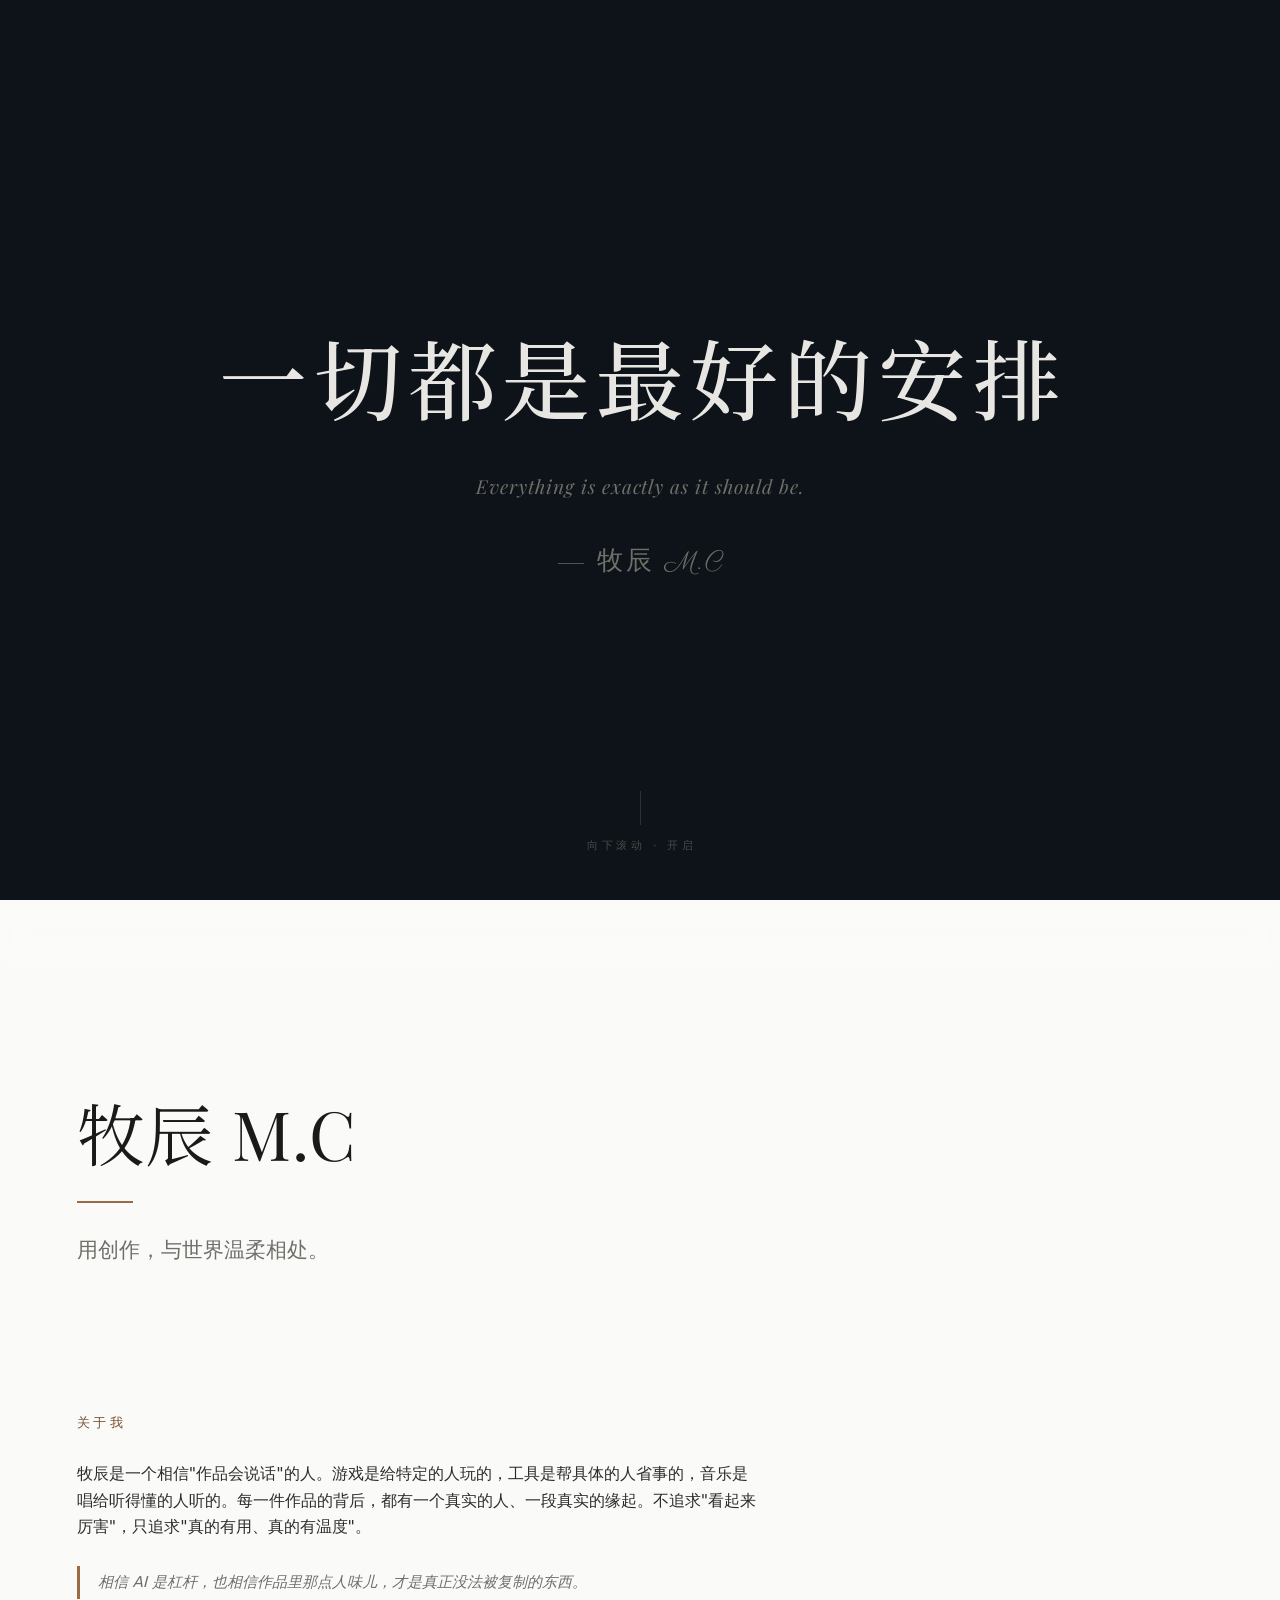
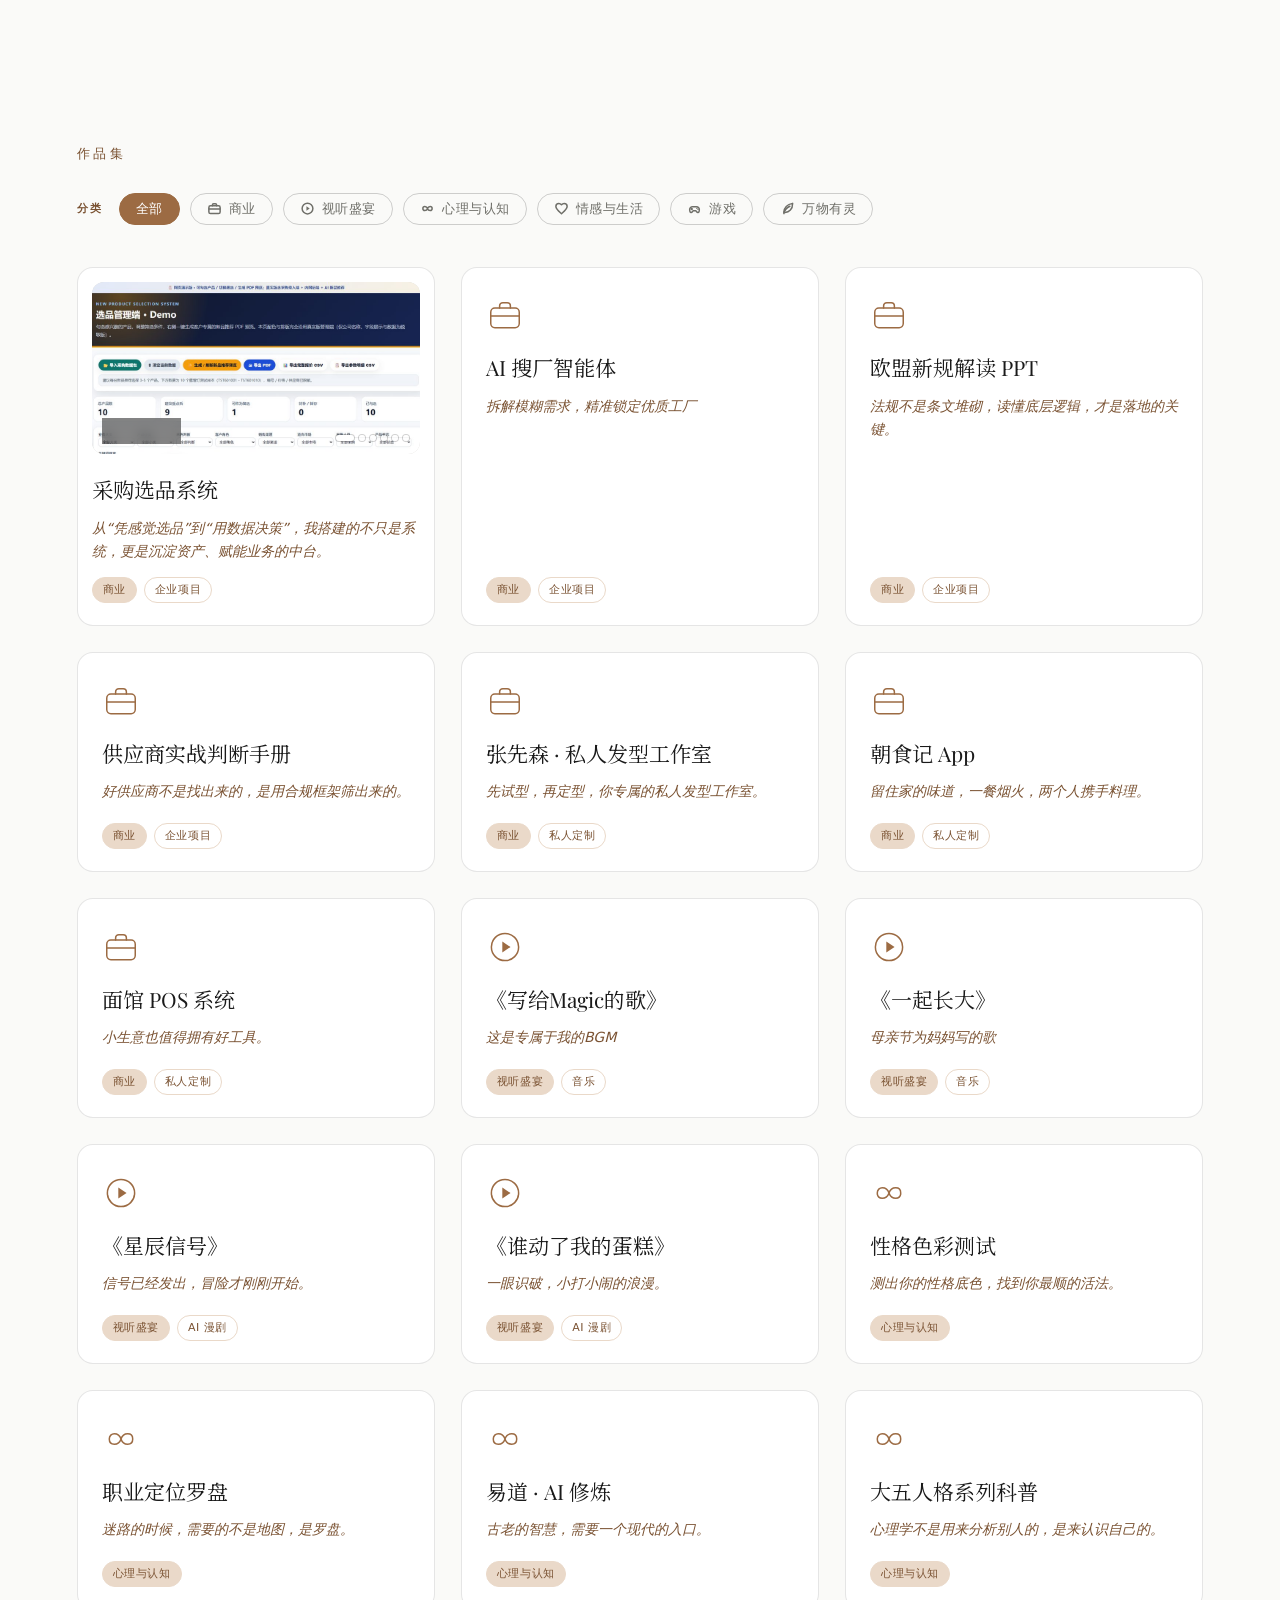
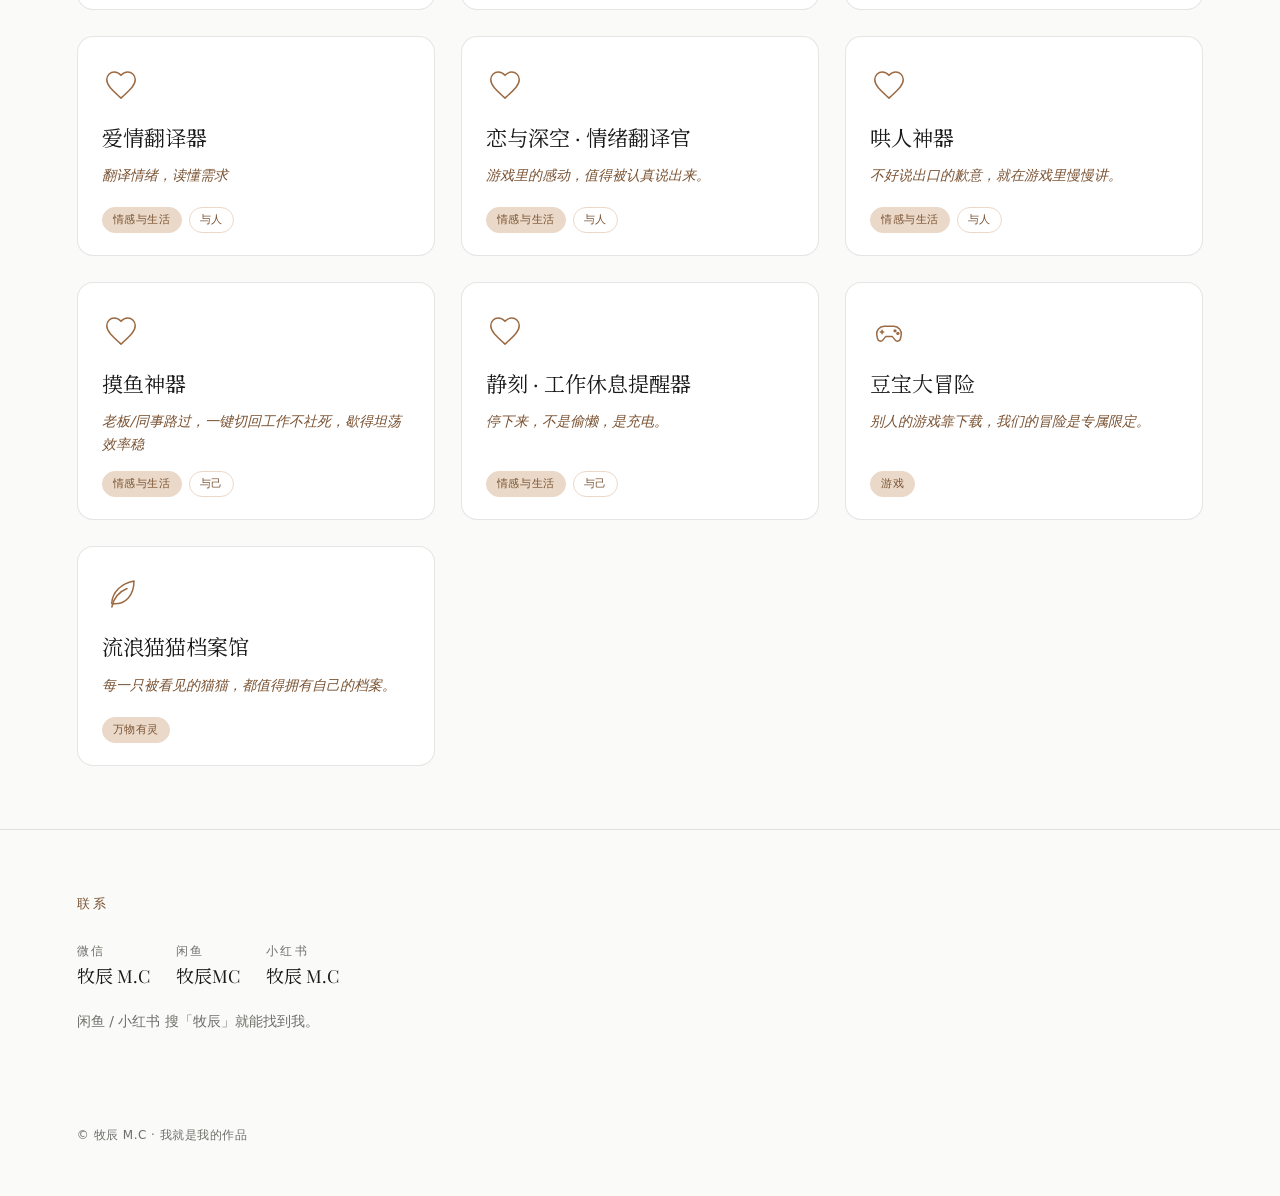
==== commit 27e8a33b: "AI 搜厂智能体作品 + 三处文案更新 + Parisienne 字体自托管" ====
--- a/index.html
+++ b/index.html
@@ -5,11 +5,8 @@
   <meta name="viewport" content="width=device-width, initial-scale=1">
   <title>牧辰 M.C · 作品集</title>
   <!-- 字体自托管（assets/fonts/），不请求 Google Fonts：国内访问不通，会导致访客看到备用字体。 -->
-  <!-- ⚠️ 署名字体 Parisienne 除外：手写签名体不做子集（全量仅 88KB，按需加载更合理） -->
-  <link rel="preconnect" href="https://fonts.googleapis.com">
-  <link rel="preconnect" href="https://fonts.gstatic.com" crossorigin>
-  <link href="https://fonts.googleapis.com/css2?family=Parisienne&display=swap" rel="stylesheet">
-  <link rel="stylesheet" href="assets/style.css?v=20260912-cloud1">
+  <!-- 署名字体 Parisienne 也已自托管（parisienne-latin / latin-ext，共 37KB），走 style.css 的 @font-face。 -->
+  <link rel="stylesheet" href="assets/style.css?v=20260912-font1">
 </head>
 <body>
   <!-- JS 被禁用/加载失败时：门是 fixed 覆盖层，必须整个撤掉，否则会永远挡住整站。 -->
@@ -25,7 +22,7 @@
     <div class="gate-hint" aria-hidden="true"><span>向下滚动 · 开启</span></div>
   </section>
   <script>window.SITE = 'muchen';</script>
-  <script src="works.js?v=20260912-cloud1"></script>
-  <script src="assets/app.js?v=20260912-cloud1"></script>
+  <script src="works.js?v=20260912-font1"></script>
+  <script src="assets/app.js?v=20260912-font1"></script>
 </body>
 </html>
--- a/assets/style.css
+++ b/assets/style.css
@@ -81,6 +81,29 @@
    *      + 中文常用弯引号/破折号/间隔号（U+00B7、U+2010-2027）。
    * 有意排除 ASCII：西文归 Playfair Display，避免与该字体冲突。 */
   unicode-range: U+00B7, U+2010-2027, U+2E80-9FFF, U+3000-303F, U+3400-4DBF, U+FF00-FFEF, U+20000-2FA1F;
+}
+
+/* ============================================================
+ * 自托管西文字体：Parisienne（门厅署名手写体，共 37KB）
+ * ------------------------------------------------------------
+ * 2026-09-12 起自托管。原先走 Google Fonts CDN，国内无代理访客
+ * 拿不到字体，手写签名会退回普通斜体（页面不坏，但气质丢了）。
+ * 与 Playfair 同规范：latin / latin-ext 两个子集 + unicode-range。 */
+@font-face {
+  font-family: 'Parisienne';
+  font-style: normal;
+  font-weight: 400;
+  font-display: swap;
+  src: url('fonts/parisienne-latin.woff2') format('woff2');
+  unicode-range: U+0000-00FF, U+0131, U+0152-0153, U+02BB-02BC, U+02C6, U+02DA, U+02DC, U+0304, U+0308, U+0329, U+2000-206F, U+20AC, U+2122, U+2191, U+2193, U+2212, U+2215, U+FEFF, U+FFFD;
+}
+@font-face {
+  font-family: 'Parisienne';
+  font-style: normal;
+  font-weight: 400;
+  font-display: swap;
+  src: url('fonts/parisienne-latin-ext.woff2') format('woff2');
+  unicode-range: U+0100-02BA, U+02BD-02C5, U+02C7-02CC, U+02CE-02D7, U+02DD-02FF, U+0304, U+0308, U+0329, U+1D00-1DBF, U+1E00-1E9F, U+1EF2-1EFF, U+2020, U+20A0-20AB, U+20AD-20C0, U+2113, U+2C60-2C7F, U+A720-A7FF;
 }
 
 :root {
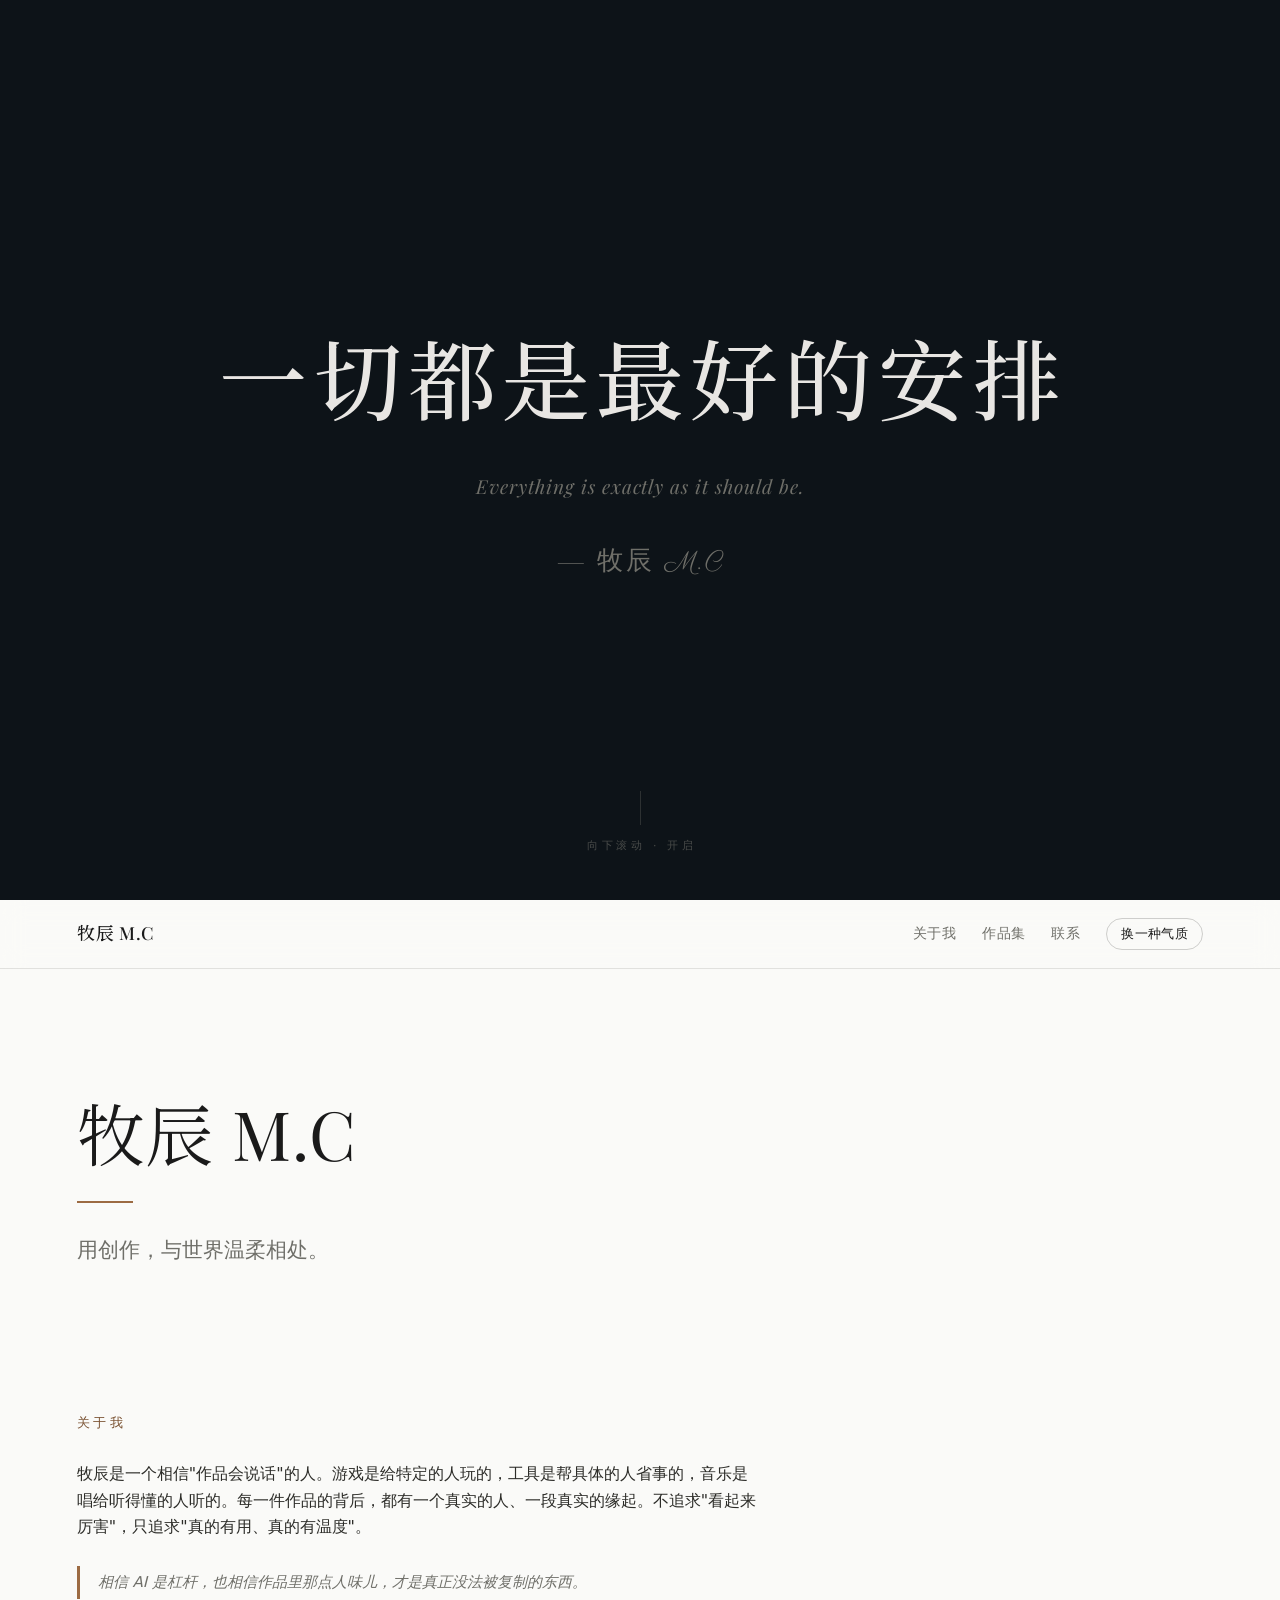
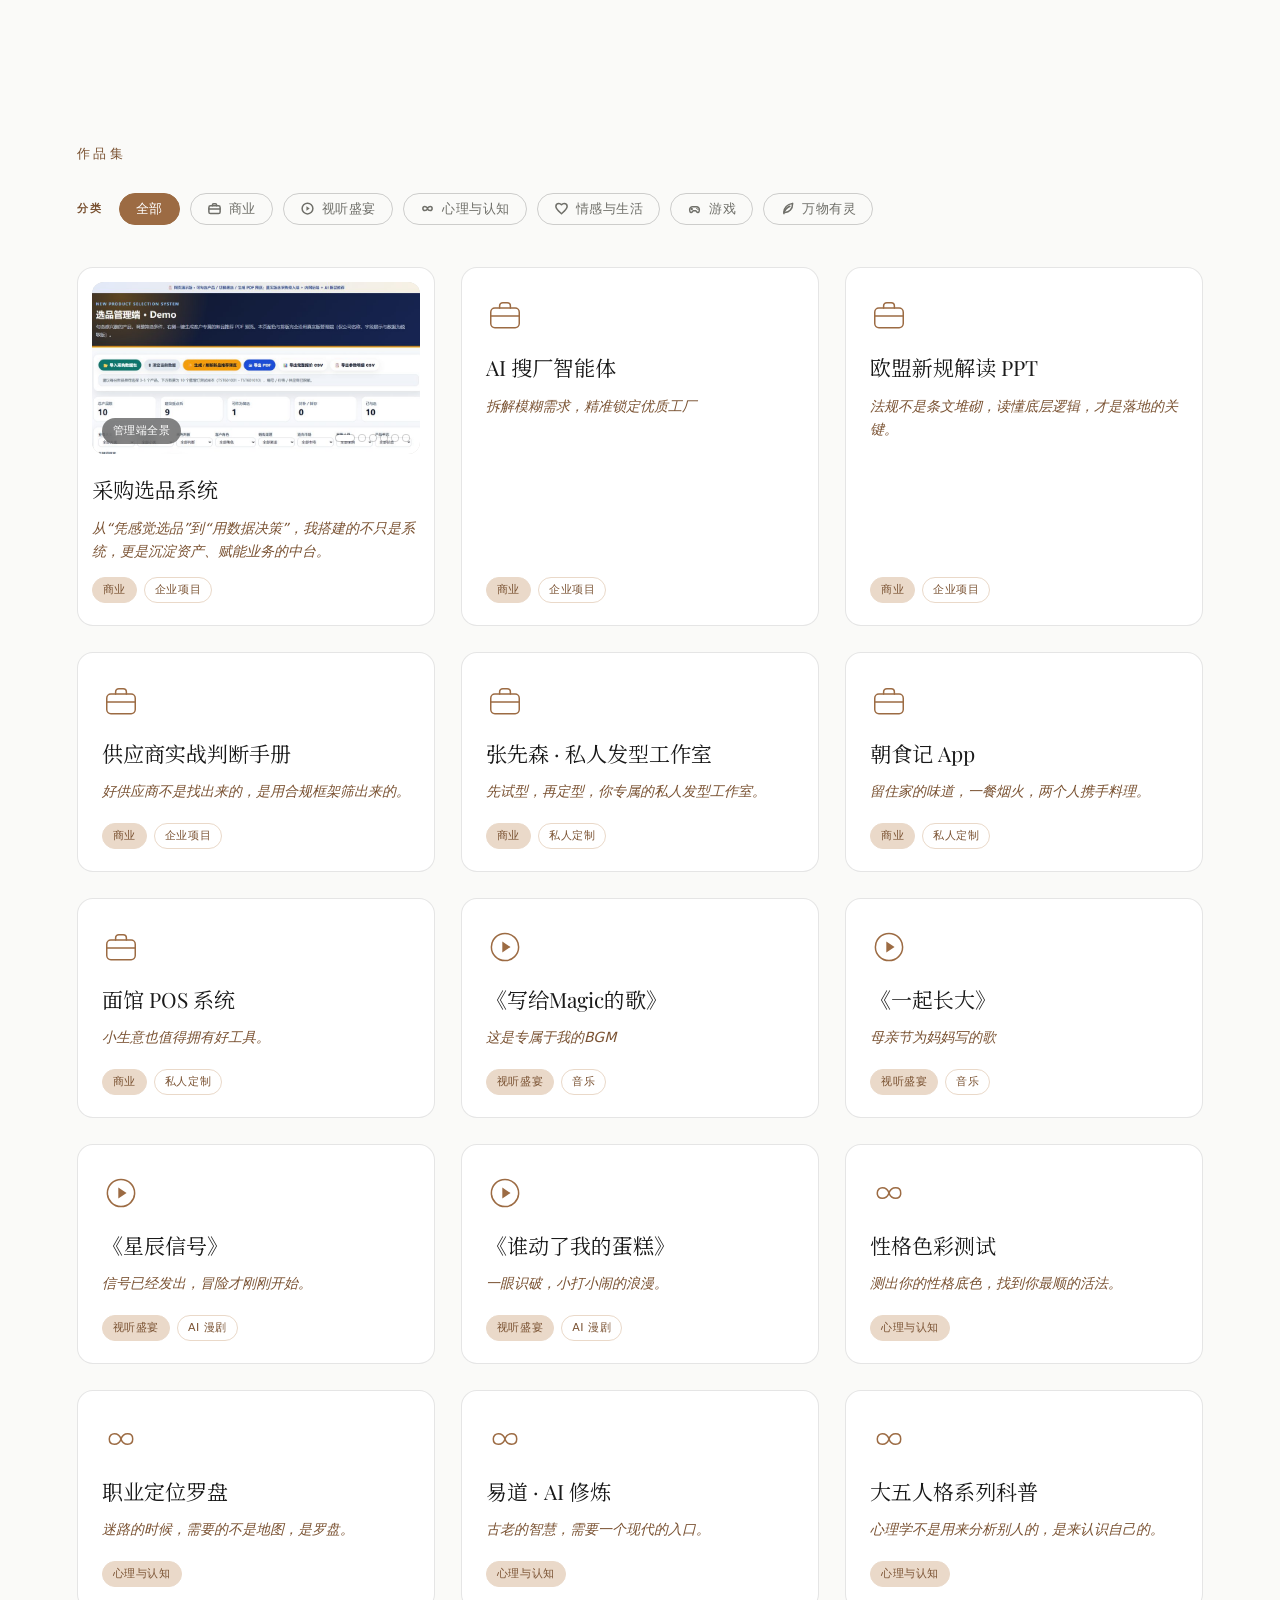
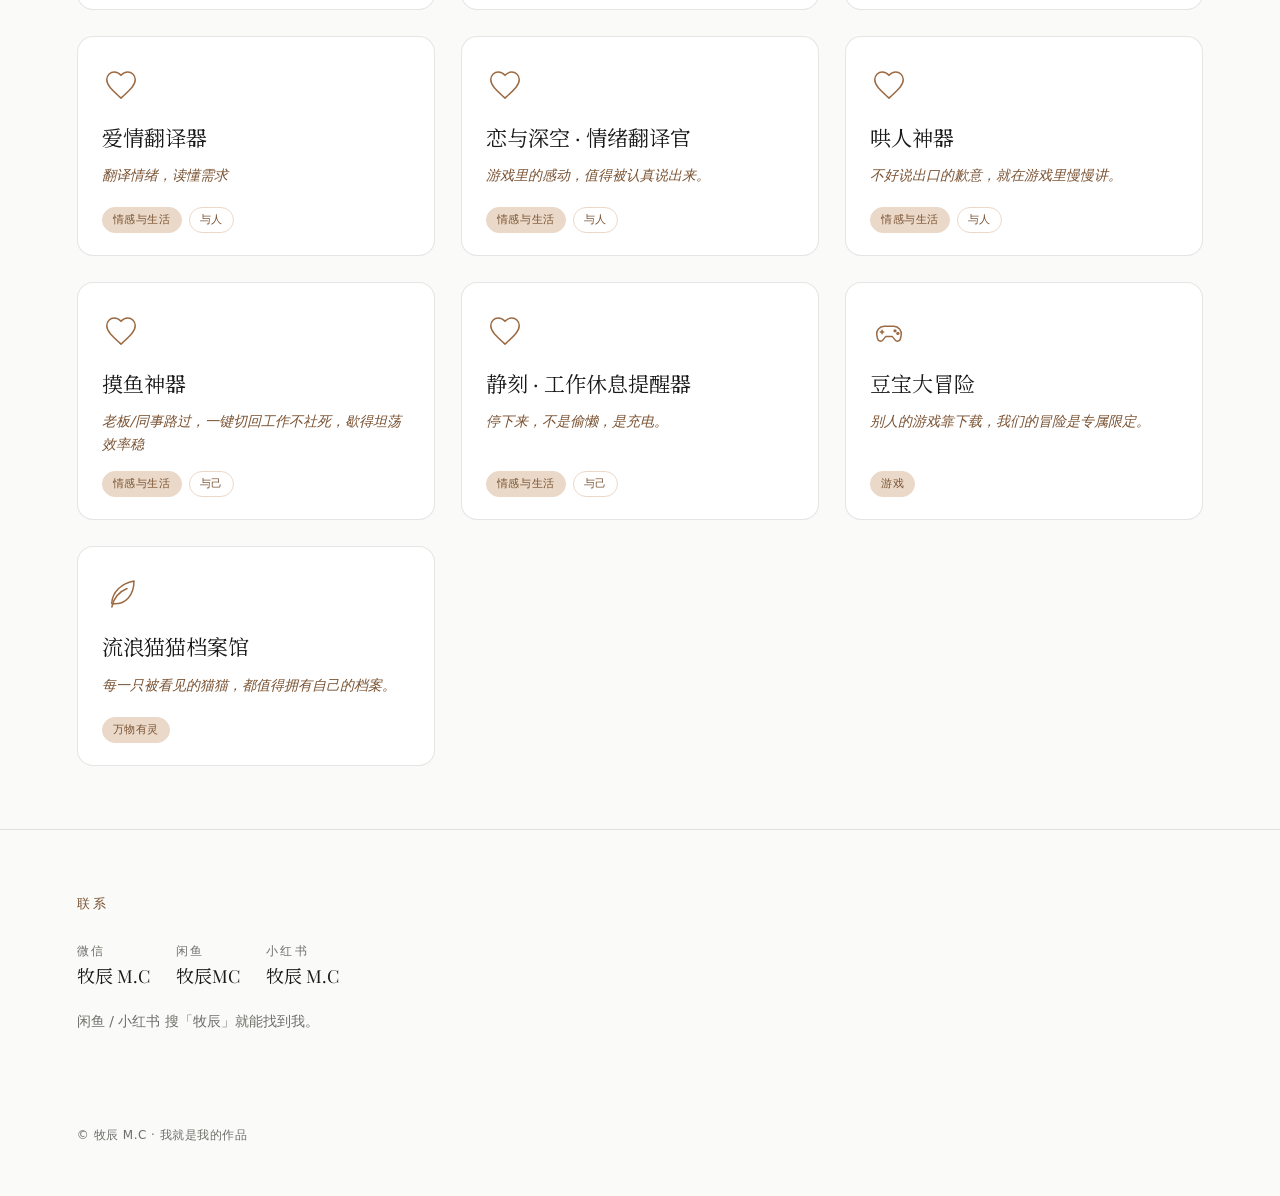
==== commit 308d4a42: "履历锁文案精简 + 版本号更新 (v=20260914-copy1)" ====
--- a/index.html
+++ b/index.html
@@ -6,7 +6,7 @@
   <title>牧辰 M.C · 作品集</title>
   <!-- 字体自托管（assets/fonts/），不请求 Google Fonts：国内访问不通，会导致访客看到备用字体。 -->
   <!-- 署名字体 Parisienne 也已自托管（parisienne-latin / latin-ext，共 37KB），走 style.css 的 @font-face。 -->
-  <link rel="stylesheet" href="assets/style.css?v=20260912-font1">
+  <link rel="stylesheet" href="assets/style.css?v=20260914-copy1">
 </head>
 <body>
   <!-- JS 被禁用/加载失败时：门是 fixed 覆盖层，必须整个撤掉，否则会永远挡住整站。 -->
@@ -22,7 +22,7 @@
     <div class="gate-hint" aria-hidden="true"><span>向下滚动 · 开启</span></div>
   </section>
   <script>window.SITE = 'muchen';</script>
-  <script src="works.js?v=20260912-font1"></script>
-  <script src="assets/app.js?v=20260912-font1"></script>
+  <script src="works.js?v=20260914-copy1"></script>
+  <script src="assets/app.js?v=20260914-copy1"></script>
 </body>
 </html>
